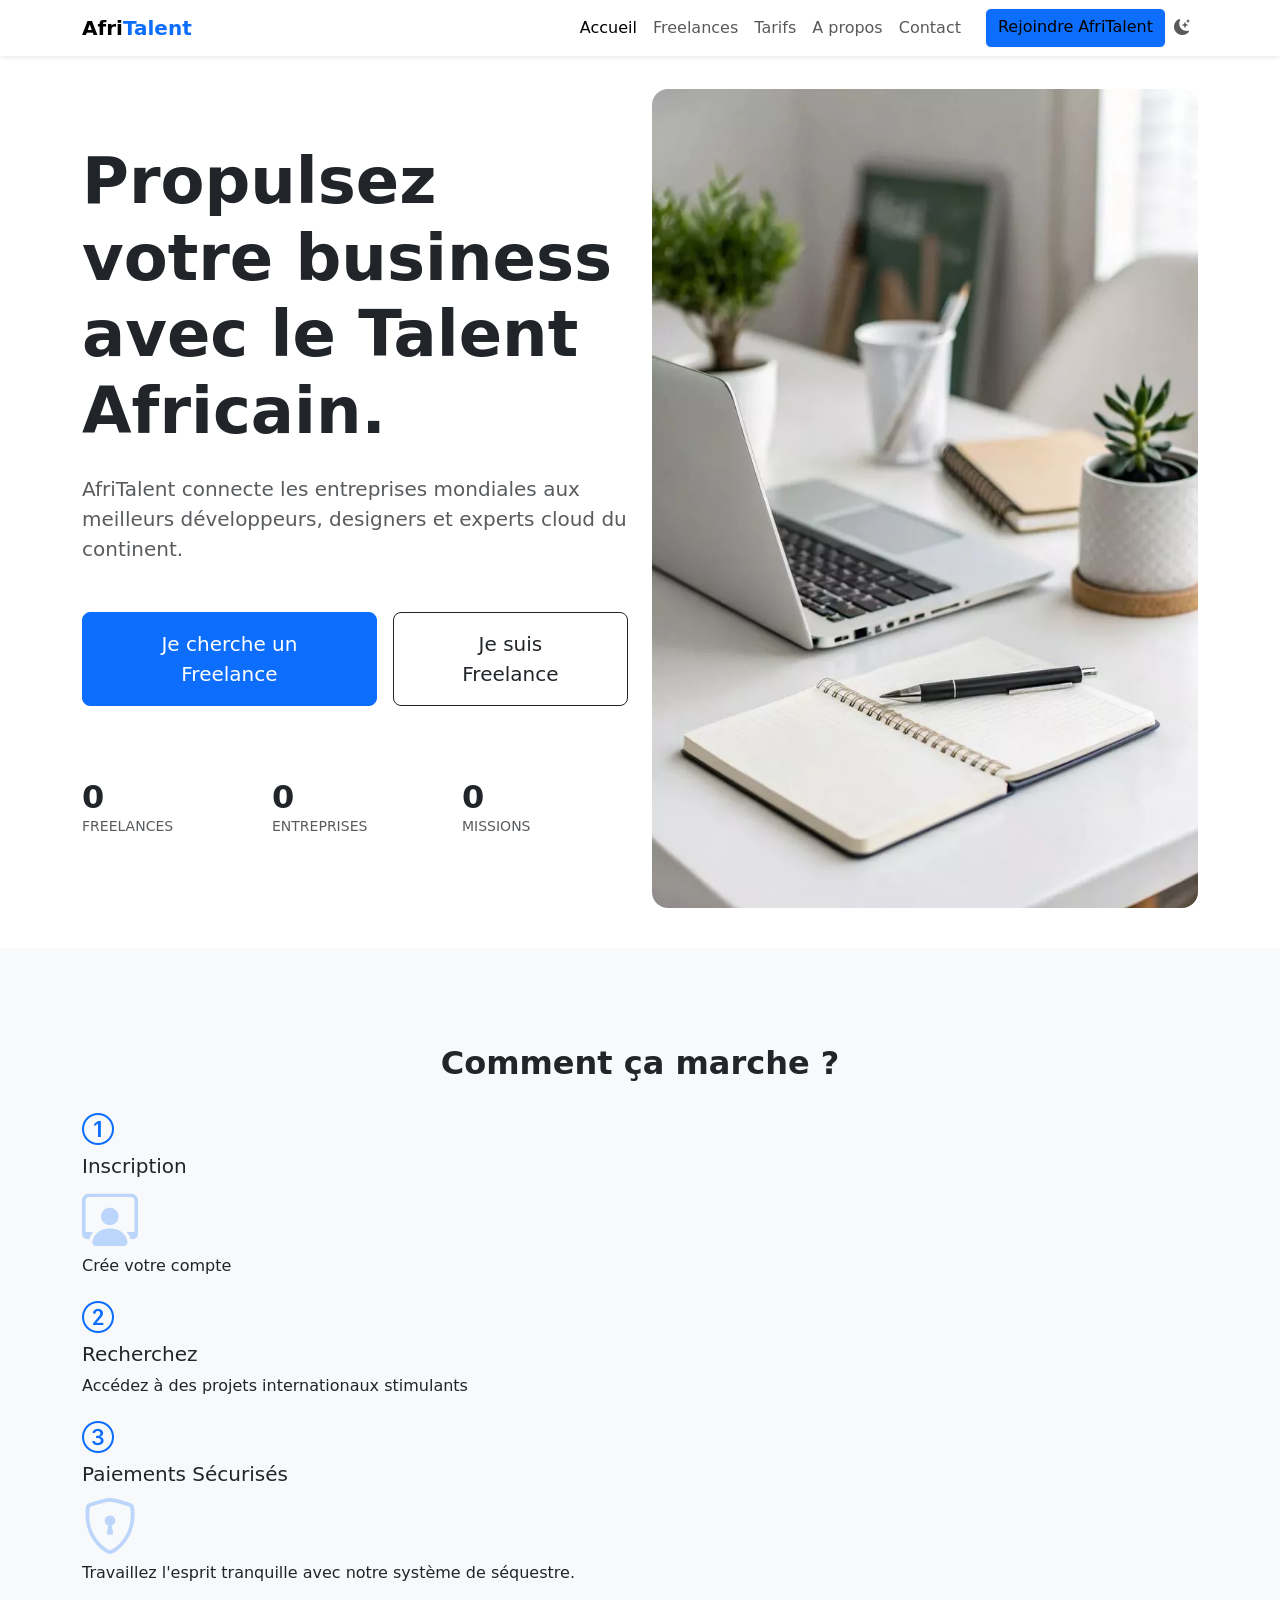
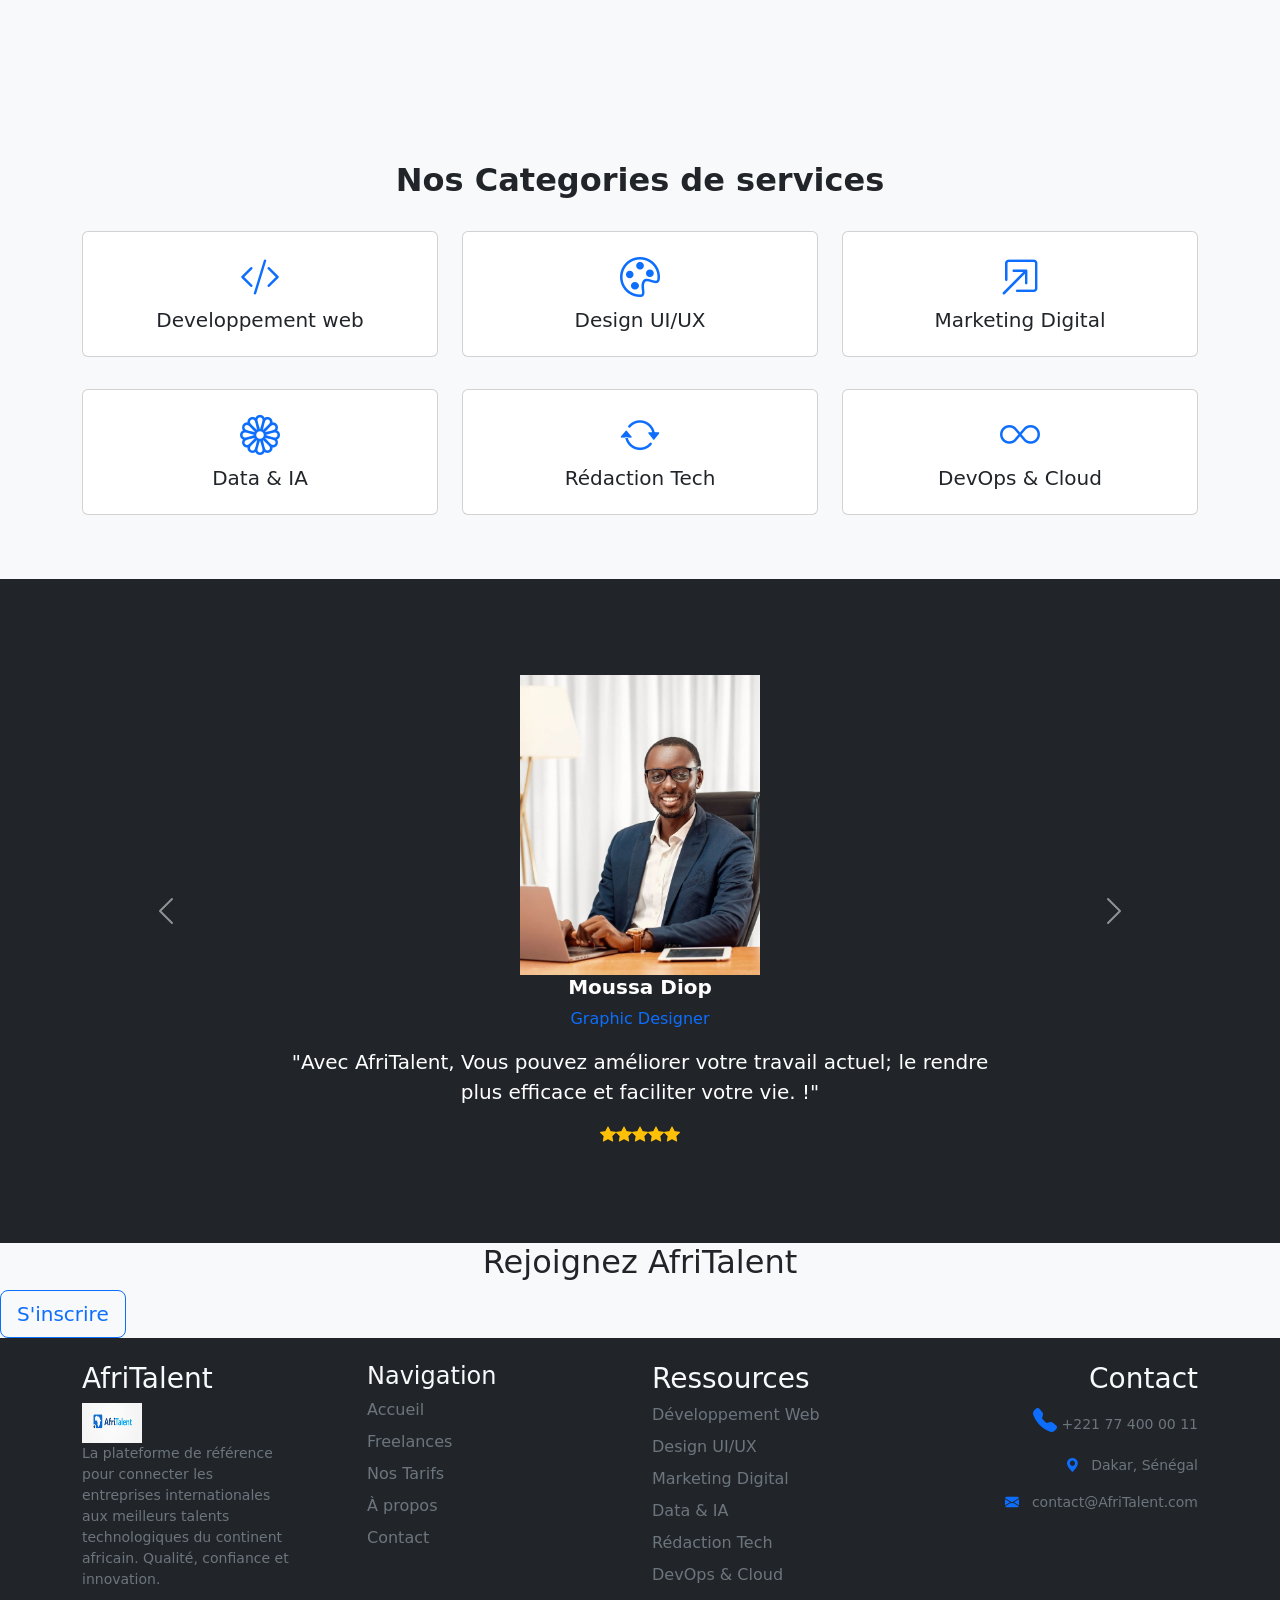
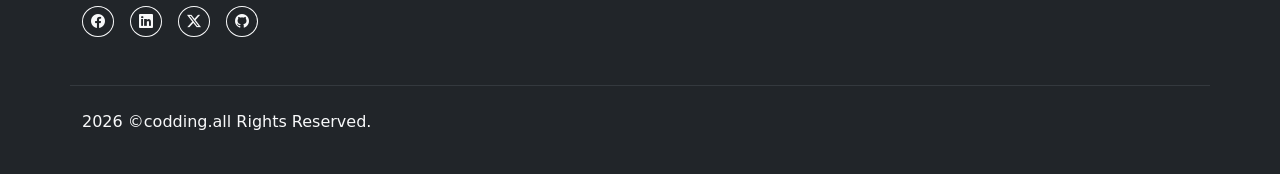
==== index.html @ bb30c63c "HTML : structure complète des 5 pages avec sections et contenu texte" ====
<!DOCTYPE html>
<html lang="fr">

<head>
    <meta charset="UTF-8">
    <meta name="viewport" content="width=device-width, initial-scale=1.0">
    <title>AfriTalent — Accueil</title>
    <!-- Bootstrap 5 via CDN : feuille de style -->
    <link href="https://cdn.jsdelivr.net/npm/bootstrap@5.3.0/dist/css/bootstrap.min.css" rel="stylesheet">
    <!-- icons -->
    <link rel="stylesheet" href="https://cdn.jsdelivr.net/npm/bootstrap-icons@1.11.3/font/bootstrap-icons.css">
    <!-- Votre feuille de style personnelle -->
    <link rel="stylesheet" href="css/style.css">
</head>

<body>
    <header>
        <nav class="navbar navbar-expand-lg fixed-top   bg-white shadow-sm" id="mainNav">
            <div class="container">
                <a class="navbar-brand fw-bold" href="index.html">Afri<span class="text-primary">Talent</span></a>
                <div class="collapse navbar-collapse" id="navMenu">
                    <ul class="navbar-nav ms-auto">
                        <li class="nav-item"><a class="nav-link active" href="index.html">Accueil</a></li>
                        <li class="nav-item"><a class="nav-link " href="freelances.html">Freelances</a></li>
                        <li class="nav-item"><a class="nav-link" href="tarifs.html">Tarifs</a></li>
                        <li class="nav-item"><a class="nav-link" href="about.html">A propos</a></li>
                        <li class="nav-item"><a class="nav-link" href="contact.html">Contact</a></li>
                        <a href="#" class="btn btn-light ms-3 bg-primary">Rejoindre AfriTalent</a>
                        <button class="btn btn-link nav-link" id="darkModeToggle"><i class="bi bi-moon-stars-fill"></i></button>
                    </ul>
                    <div>
                    </div>
                </div>
            </div>
        </nav>
    </header>
    <section class="hero-section ">
        <div class="container mt-5">
            <div class="row align-items-center min-vh-100">
                <div class="col-lg-6 reveal">
                    <h1 class="display-3 fw-bold mb-4">Propulsez votre business avec le Talent Africain.</h1>
                    <p class="lead text-muted mb-5">AfriTalent connecte les entreprises mondiales aux meilleurs
                        développeurs, designers et experts cloud du continent.</p>
                    <div class="d-flex gap-3">
                        <a href="freelances.html" class="btn btn-primary btn-lg px-5 py-3">Je cherche un Freelance</a>
                        <a href="contact.html" class="btn btn-outline-dark btn-lg px-5 py-3">Je suis Freelance</a>
                    </div>
                    <div class="row mt-5 pt-4" id="stats-counter">
                        <div class="col-4">
                            <h2 class="fw-bold mb-0"><span class="counter" data-target="2500">0</span></h2>
                            <p class="small text-muted text-uppercase">Freelances</p>
                        </div>
                        <div class="col-4">
                            <h2 class="fw-bold mb-0"><span class="counter" data-target="800">0</span></h2>
                            <p class="small text-muted text-uppercase">Entreprises</p>
                        </div>
                        <div class="col-4">
                            <h2 class="fw-bold mb-0"><span class="counter" data-target="12000">0</span></h2>
                            <p class="small text-muted text-uppercase">Missions</p>
                        </div>
                    </div>
                </div>
                <div class="col-lg-6 reveal">
                    <img src="image/accueil.webp" class="img-fluid rounded-4 shadow-2xl mt-0" alt="Work">
                </div>
            </div>
        </div>
    </section>
    <!-- comment ca marche -->
    <section class="py-5 bg-light">
        <div class="container py-5">
            <h2 class="text-center mb-4 mt-0 fw-bold">Comment ça marche ?</h2>
            <div class="bento-grid">
                <div class="bento-item item-1 reveal">
                    <i class="bi bi-1-circle fs-2 text-primary"></i>
                    <h5>Inscription</h5>
                    <i class="bi bi-person-workspace display-4 text-primary opacity-25"></i>
                    <p>Crée votre compte</p>
                </div>
                <div class="bento-item item-2 reveal">
                    <i class="bi bi-2-circle fs-2 text-primary"></i>
                    <h5>Recherchez</h5>
                    <p>Accédez à des projets internationaux stimulants</p>
                </div>
                <div class="bento-item item-3 reveal">
                    <i class="bi bi-3-circle fs-2 text-primary"></i>
                    <h5>Paiements Sécurisés</h5>
                    <i class="bi bi-shield-lock display-4 text-primary opacity-25"></i>
                    <p>Travaillez l'esprit tranquille avec notre système de séquestre.</p>
                </div>
            </div>
        </div>
    </section>
    <!-- Categories -->
    <section class="bg-light py-5">
        <div class="container">
            <p>
            <h2 class="text-center md-4 mt-1 fw-bold"> Nos Categories de services</h2>
            </p>
            <div class="row text-center">

                <div class="col-md-4 mb-3 mt-3">
                    <div class="card p-3 category-card">
                        <i class="bi bi-code-slash fs-1 text-primary"></i>
                        <h5> Developpement web</h5>
                    </div>
                </div>
                <div class="col-md-4 mb-3 mt-3">
                    <div class="card p-3 category-card">
                        <i class="bi bi-palette fs-1 text-primary"></i>
                        <h5> Design UI/UX</h5>
                    </div>
                </div>
                <div class="col-md-4 mb-3 mt-3">
                    <div class="card p-3 category-card">
                        <i class="bi bi-box-arrow-in-up-right fs-1 text-primary"></i>
                        <h5> Marketing Digital</h5>
                    </div>
                </div>
                <div class="col-md-4 mb-3 mt-3">
                    <div class="card p-3 category-card">
                        <i class="bi bi-flower1 fs-1 text-primary"></i>
                        <h5> Data & IA</h5>
                    </div>
                </div>
                <div class="col-md-4 mb-3 mt-3">
                    <div class="card p-3 category-card">
                        <i class="bi bi-arrow-repeat fs-1 text-primary"></i>
                        <h5> Rédaction Tech</h5>
                    </div>
                </div>
                <div class="col-md-4 mb-3 mt-3">
                    <div class="card p-3 category-card">
                        <i class="bi bi-infinity fs-1 text-primary"></i>
                        <h5> DevOps & Cloud</h5>
                    </div>
                </div>
            </div>
        </div>
    </section>
    <!-- Temoignages -->
    <section class="py-5 bg-dark text-white">
        <div class="container py-5">
            <div id="testimonialCarousel" class="carousel slide" data-bs-ride="carousel">
                <div class="carousel-inner text-center">
                    <div class="carousel-item active">
                        <img src="image/diop.jpg" height="300vh" shadow-lg alt="User">
                        <h5 class="fw-bold">Moussa Diop</h5>
                        <p class="text-primary">Graphic Designer</p>
                        <p class="lead italic mx-auto" style="max-width: 700px;">"Avec AfriTalent, Vous pouvez améliorer
                            votre travail actuel; le rendre plus efficace et faciliter votre vie. !"</p>
                        <div class="text-warning"><i class="bi bi-star-fill"></i><i class="bi bi-star-fill"></i><i
                                class="bi bi-star-fill"></i><i class="bi bi-star-fill"></i><i
                                class="bi bi-star-fill"></i></div>
                    </div>
                    <div class="carousel-item">
                        <img src="image/Thiane.jpg" height="300vh" alt="User">
                        <h5 class="fw-bold">Sado Ndiaye</h5>
                        <p class="text-primary">Redactrice Technique</p>
                        <p class="lead italic mx-auto" style="max-width: 700px;">"AfriTalent m'a permis de trouver des
                            Missions passionnantes en redaction de documentation d'API.C'est la plateforme ideal pour
                            valoriser ses capacites"</p>
                        <div class="text-warning"><i class="bi bi-star-fill"></i><i class="bi bi-star-fill"></i><i
                                class="bi bi-star-fill"></i><i class="bi bi-star-fill"></i><i
                                class="bi bi-star-fill"></i></div>
                    </div>

                    <div class="carousel-item">
                        <img src="image/as.jpg" height="300vh" width="300px" alt="User">
                        <h5 class="fw-bold">Moustapha Dieng</h5>
                        <p class="text-primary">UI/UX Designer Freelance</p>
                        <p class="lead italic mx-auto" style="max-width: 700px;">"J’ai perdu pas mal de temps avant
                            d’apprendre à connaître AfriTalent. Quiconque venait me voir, je le dirigeais directement
                            vers AfriTalent ; Commence par là."</p>
                        <div class="text-warning"><i class="bi bi-star-fill"></i><i class="bi bi-star-fill"></i><i
                                class="bi bi-star-fill"></i><i class="bi bi-star-fill"></i><i
                                class="bi bi-star-fill"></i></div>
                    </div>
                </div>
                <button class="carousel-control-prev" type="button" data-bs-target="#testimonialCarousel"
                    data-bs-slide="prev">
                    <span class="carousel-control-prev-icon "></span>
                </button>
                <button class="carousel-control-next" type="button" data-bs-target="#testimonialCarousel"
                    data-bs-slide="next">
                    <span class="carousel-control-next-icon "></span>
                </button>
            </div>
        </div>
    </section>
    <section class="CTA bg-light align-items-center">
        <h2 class="text-center">Rejoignez AfriTalent</h2>
        <a href="contact.html" class="btn btn-outline-primary btn-lg ">S'inscrire</a>
    </section>
    </main>
    <!-- footer -->
    <footer class="bg-dark text-light py-4">
        <div class="container">
            <div class="row">
                <div class="col col-lg-3">
                    <h3>AfriTalent</h3>
                    <img src="image/logo.jpeg" alt="" width="60px" height="40px">
                    <p class="text-secondary small pe-lg-5">
                        La plateforme de référence pour connecter les entreprises internationales aux meilleurs talents
                        technologiques du continent africain. Qualité, confiance et innovation.
                    </p>
                    <div class="d-flex gap-3 mt-3 mb-4">
                        <a href="#" class="btn btn-outline-light btn-sm rounded-circle"><i
                                class="bi bi-facebook"></i></a>
                        <a href="#" class="btn btn-outline-light btn-sm rounded-circle"><i
                                class="bi bi-linkedin"></i></a>
                        <a href="#" class="btn btn-outline-light btn-sm rounded-circle"><i
                                class="bi bi-twitter-x"></i></a>
                        <a href="#" class="btn btn-outline-light btn-sm rounded-circle"><i class="bi bi-github"></i></a>
                    </div>
                </div>
                <div class="col">
                    <h4>Navigation</h4>
                    <ul class="list-unstyled footer-links">
                        <li class="mb-2"><a href="index.html" class="text-secondary text-decoration-none">Accueil</a>
                        </li>
                        <li class="mb-2"><a href="freelances.html"
                                class="text-secondary text-decoration-none">Freelances</a></li>
                        <li class="mb-2"><a href="tarifs.html" class="text-secondary text-decoration-none">Nos
                                Tarifs</a></li>
                        <li class="mb-2"><a href="about.html" class="text-secondary text-decoration-none">À propos</a>
                        </li>
                        <li class="mb-2"><a href="contact.html" class="text-secondary text-decoration-none">Contact</a>
                        </li>
                    </ul>

                </div>
                <div class="col">
                    <h3>Ressources</h3>
                    <ul class="list-unstyled footer-links">
                        <li class="mb-2"><a href="#" class="text-secondary text-decoration-none">Développement Web</a>
                        </li>
                        <li class="mb-2"><a href="#" class="text-secondary text-decoration-none">Design UI/UX</a></li>
                        <li class="mb-2"><a href="#" class="text-secondary text-decoration-none">Marketing Digital</a>
                        </li>
                        <li class="mb-2"><a href="#" class="text-secondary text-decoration-none">Data & IA</a></li>
                        <li class="mb-2"><a href="#" class="text-secondary text-decoration-none">Rédaction Tech</a></li>
                        <li class="mb-2"><a href="#" class="text-secondary text-decoration-none">DevOps & Cloud</a></li>
                    </ul>
                </div>
                <div class="col col-lg-3 text-lg-end">
                    <h3>Contact</h3>
                    <p class="text-secondary small"><i class="bi bi-telephone-fill text-primary fs-4"></i> +221 77 400
                        00 11</p>
                    <p class="text-secondary small "><i class="bi bi-geo-alt-fill text-primary me-2"></i> Dakar, Sénégal
                    </p>
                    <p class="text-secondary small "><i class="bi bi-envelope-fill text-primary me-2"></i>
                        contact@AfriTalent.com</p>
                </div>
                <hr class="my-4 border-secondary">
                <div>
                    <p>2026 &copy;codding.all Rights Reserved.</p>
                </div>
            </div>
        </div>
        </footter>
        <!-- Le contenu de la page sera ajoute ici  -->
        <!-- Bootstrap 5 via CDN : script JavaScript -->
        <script src="https://cdn.jsdelivr.net/npm/bootstrap@5.3.0/dist/js/bootstrap.bundle.min.js"></script>
        <!-- Votre script JavaScript -->
        <script src="js/main.js"></script>
</body>

</html>
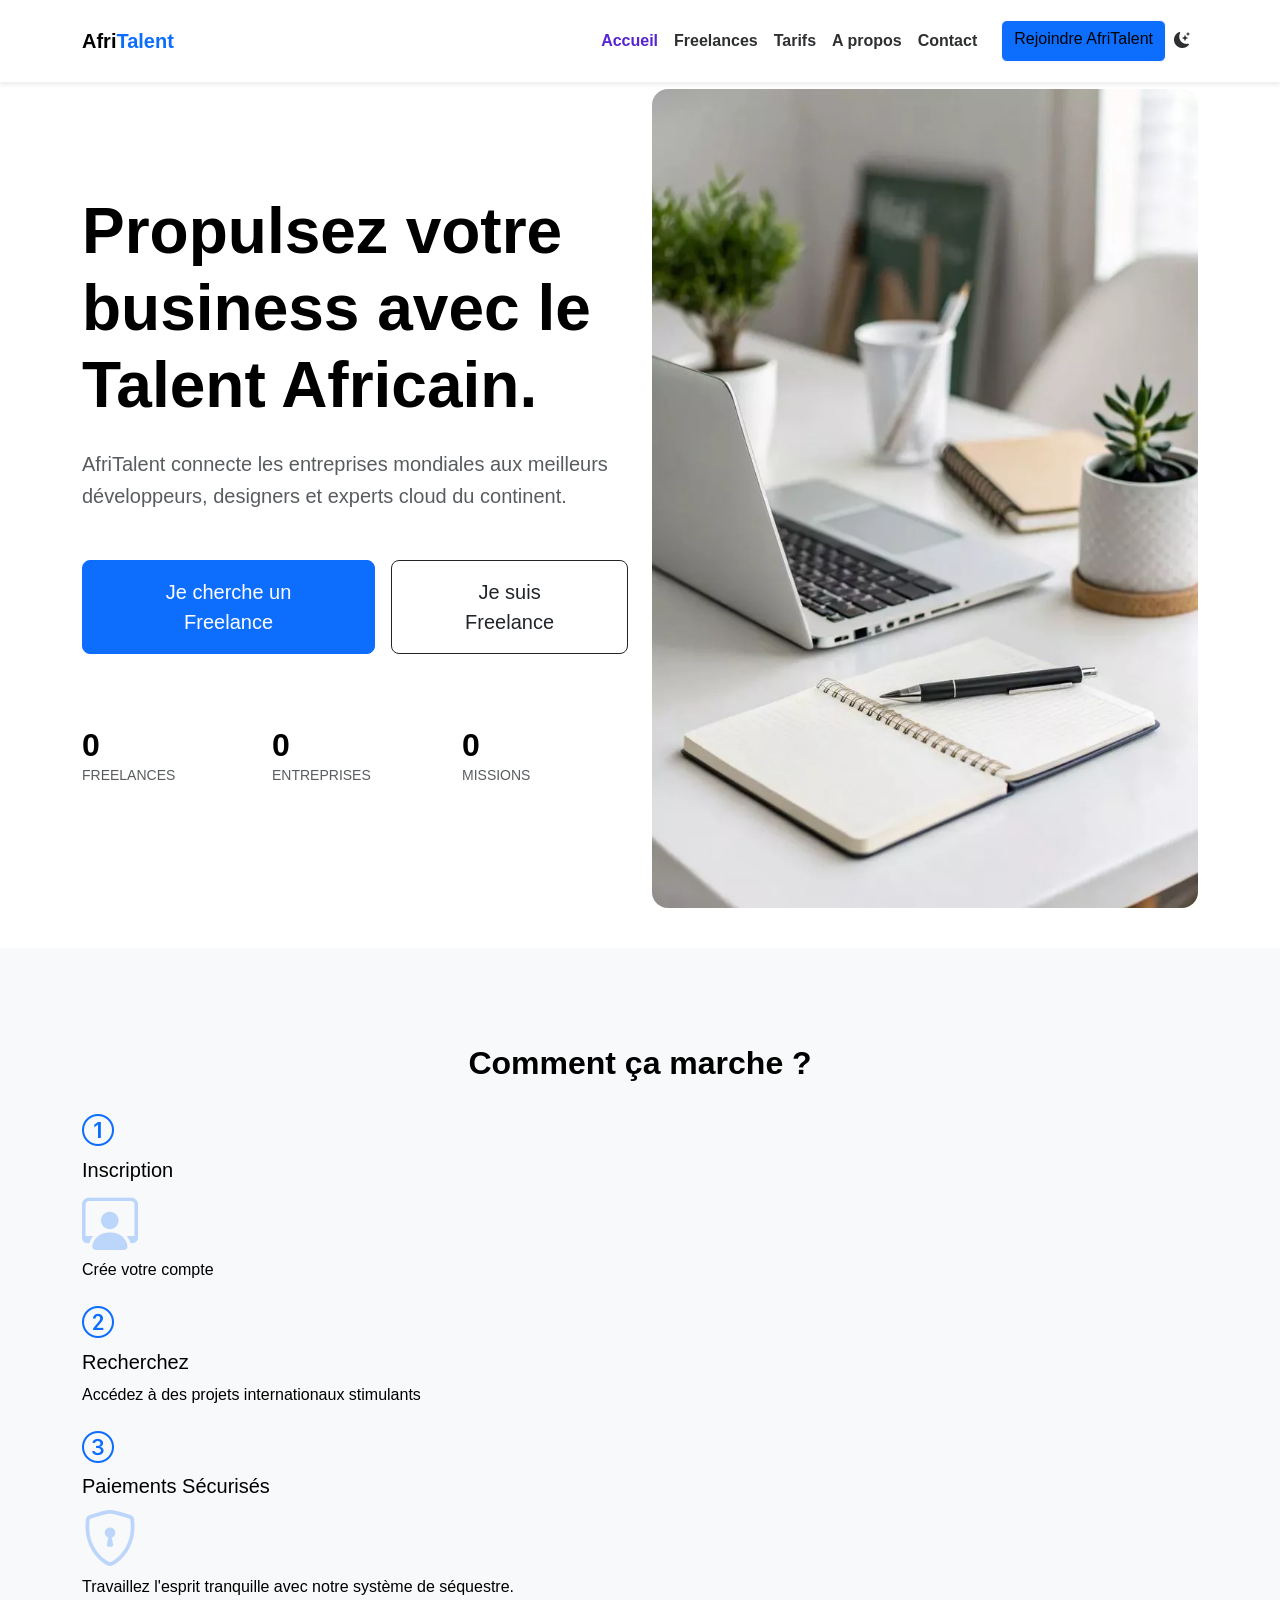
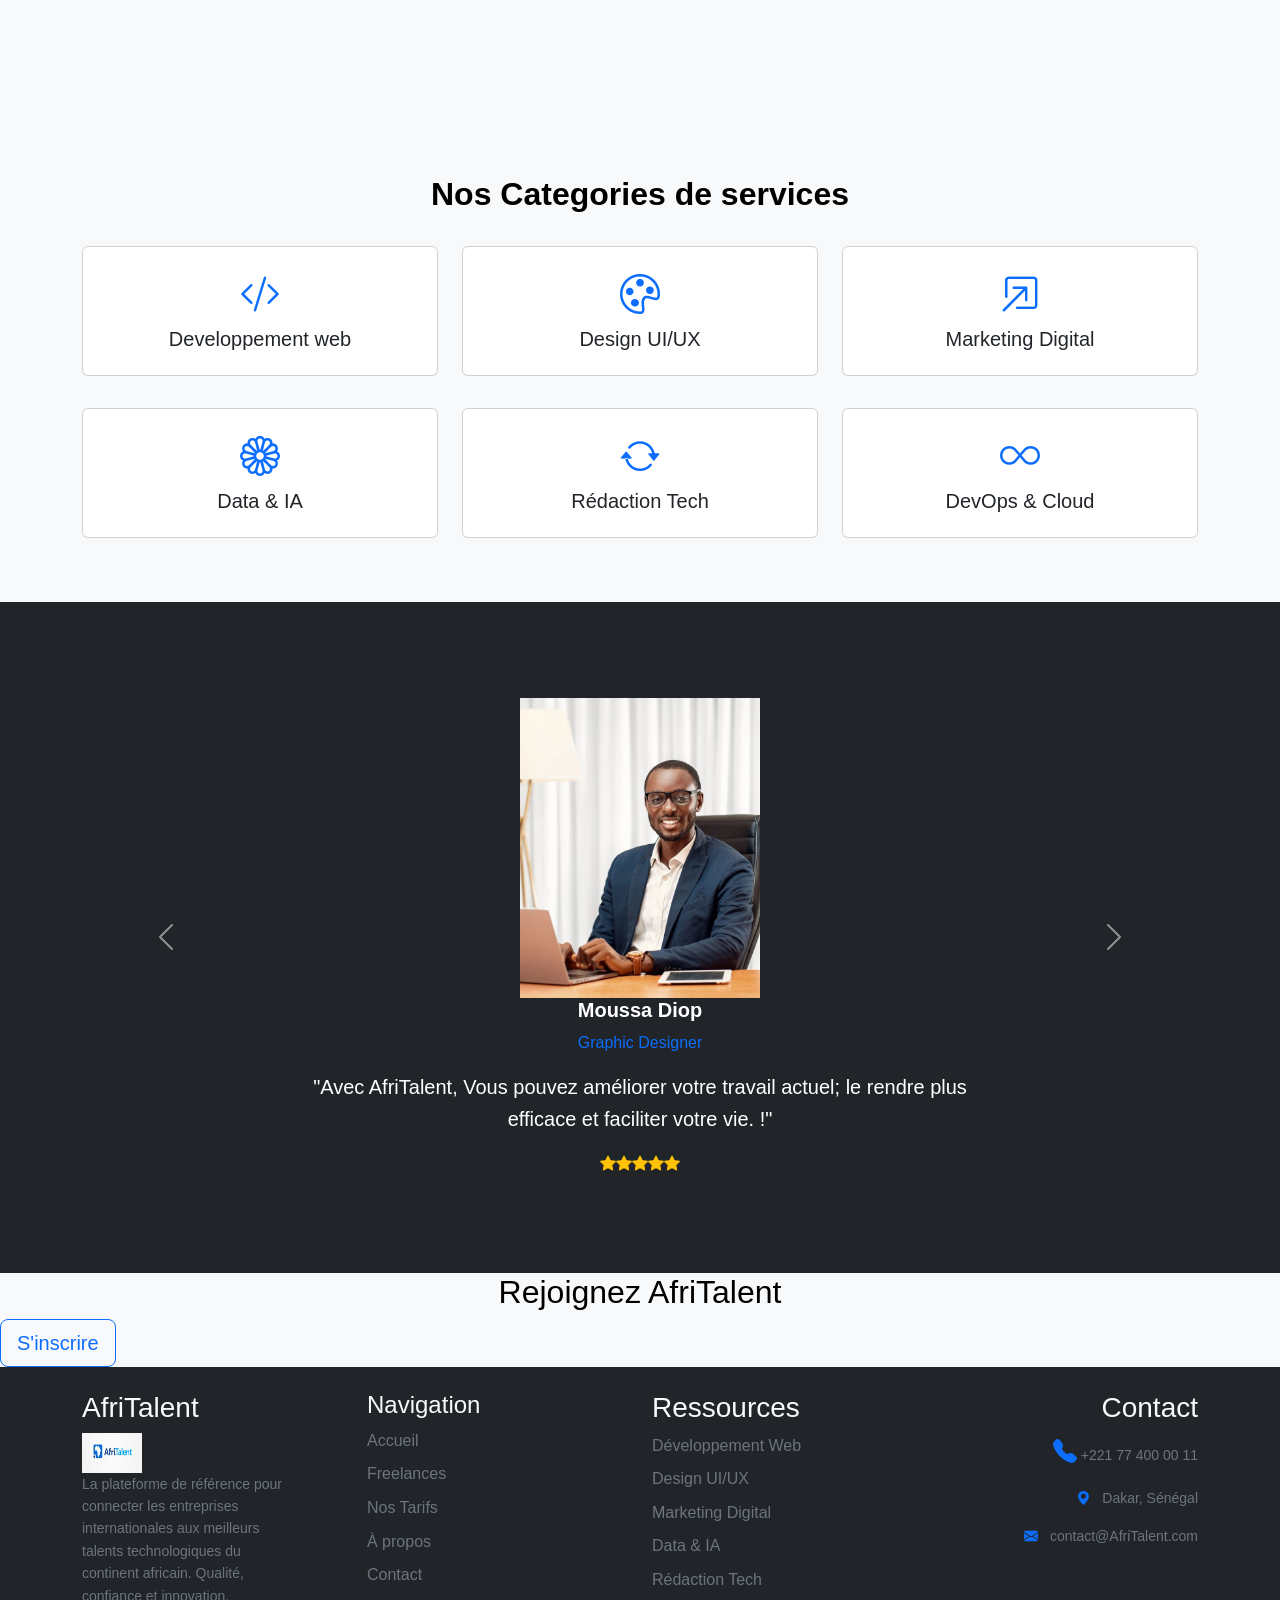
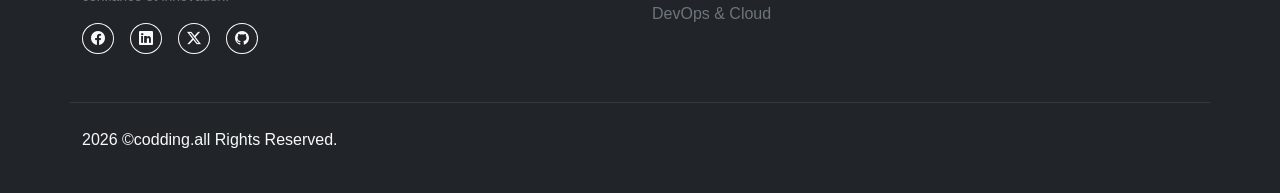
==== commit 5230b1fd: "CSS : variables, typographie, layout général et styles de base" ====
--- a/index.html
+++ b/index.html
@@ -164,7 +164,7 @@
                                 class="bi bi-star-fill"></i><i class="bi bi-star-fill"></i><i
                                 class="bi bi-star-fill"></i></div>
                     </div>
-
+                    
                     <div class="carousel-item">
                         <img src="image/as.jpg" height="300vh" width="300px" alt="User">
                         <h5 class="fw-bold">Moustapha Dieng</h5>
--- a/css/style.css
+++ b/css/style.css
@@ -0,0 +1,64 @@
+*{
+   margin: 0;
+   padding: 0;
+   box-sizing: border-box;
+}
+:root{
+   --primary: #5624d0;        
+   --accent: #cef53d;        
+   --dark-bg: #1c1d1f;
+   --light-bg: #f7f9fa;
+   --white: #ffffff;
+   --text-main: #2d2f31;
+   --transition-smooth: all 0.4s cubic-bezier(0.165, 0.84, 0.44, 1);
+}
+@import url('https://fonts.googleapis.com/css2?family=Poppins:wght@300;400;600&display=swap');
+@import url('https://fonts.googleapis.com/css2?family=Roboto:wght@300;400;700&display=swap');
+body{
+   font-family: 'Roboto',sans-serif;
+   background-color: var(--light-color);
+   color: var(--text-color);
+   line-height: 1.6;
+   margin: 0;
+   overflow-x: hidden;
+}
+h1,h2,h3{
+   font-family:'Poppins',sans-serif;
+}
+p{
+   font-size: 16px;
+
+}
+html{
+   scroll-behavior: smooth;
+}
+/* .nav-link.active, .nav-link:hover {
+    color: var(--primary) !important;
+} */
+.section-padding { padding: 100px 0; }
+
+/* ==========================================================================
+   NAVBAR DYNAMIQUE
+   ========================================================================== */
+.navbar {
+    background-color: var(--white);
+    border-bottom: 1px solid rgba(0,0,0,0.05);
+    padding: 20px 0;
+    transition: var(--transition-smooth);
+}
+
+.navbar.scrolled {
+    padding: 10px 0;
+    background-color: rgba(255, 255, 255, 0.95);
+    backdrop-filter: blur(10px);
+    box-shadow: 0 10px 30px rgba(0,0,0,0.05);
+}
+
+.nav-link {
+    font-weight: 600;
+    color: var(--text-main) !important;
+}
+
+.nav-link.active, .nav-link:hover {
+    color: var(--primary) !important;
+}
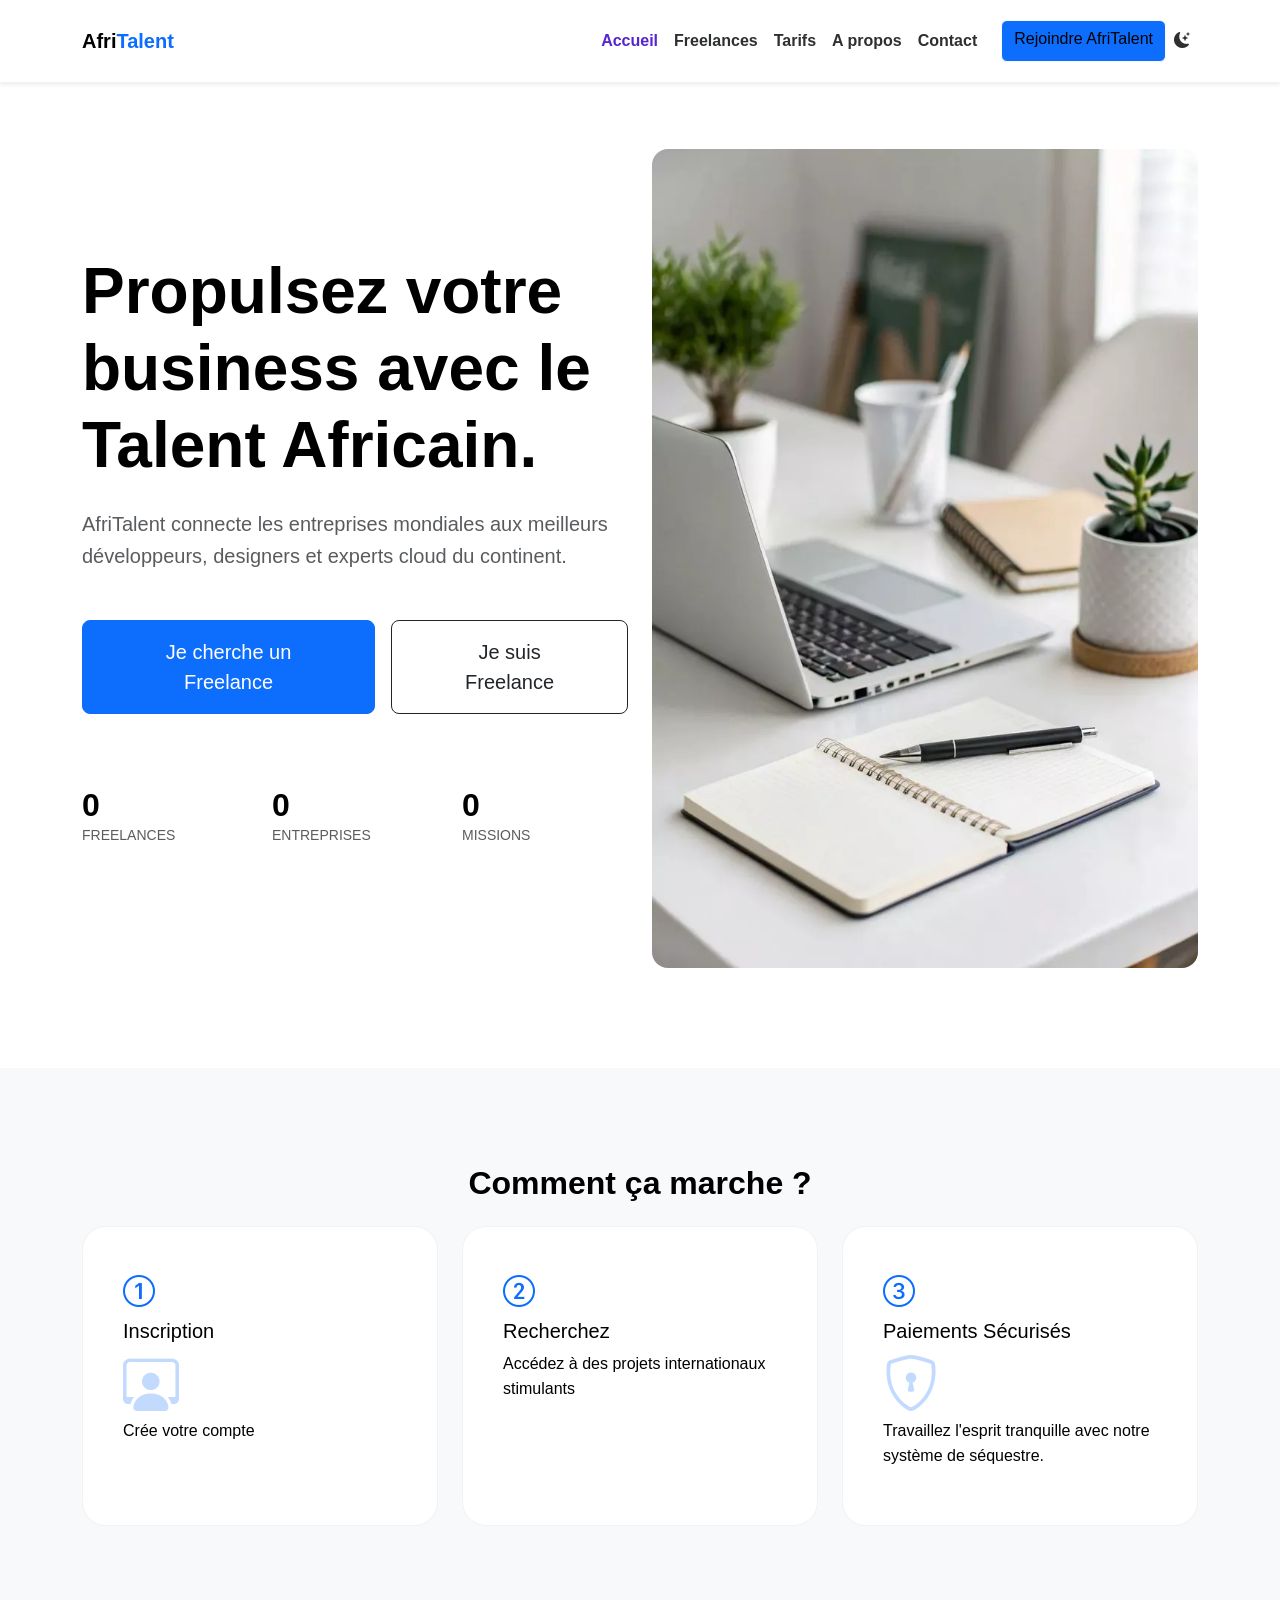
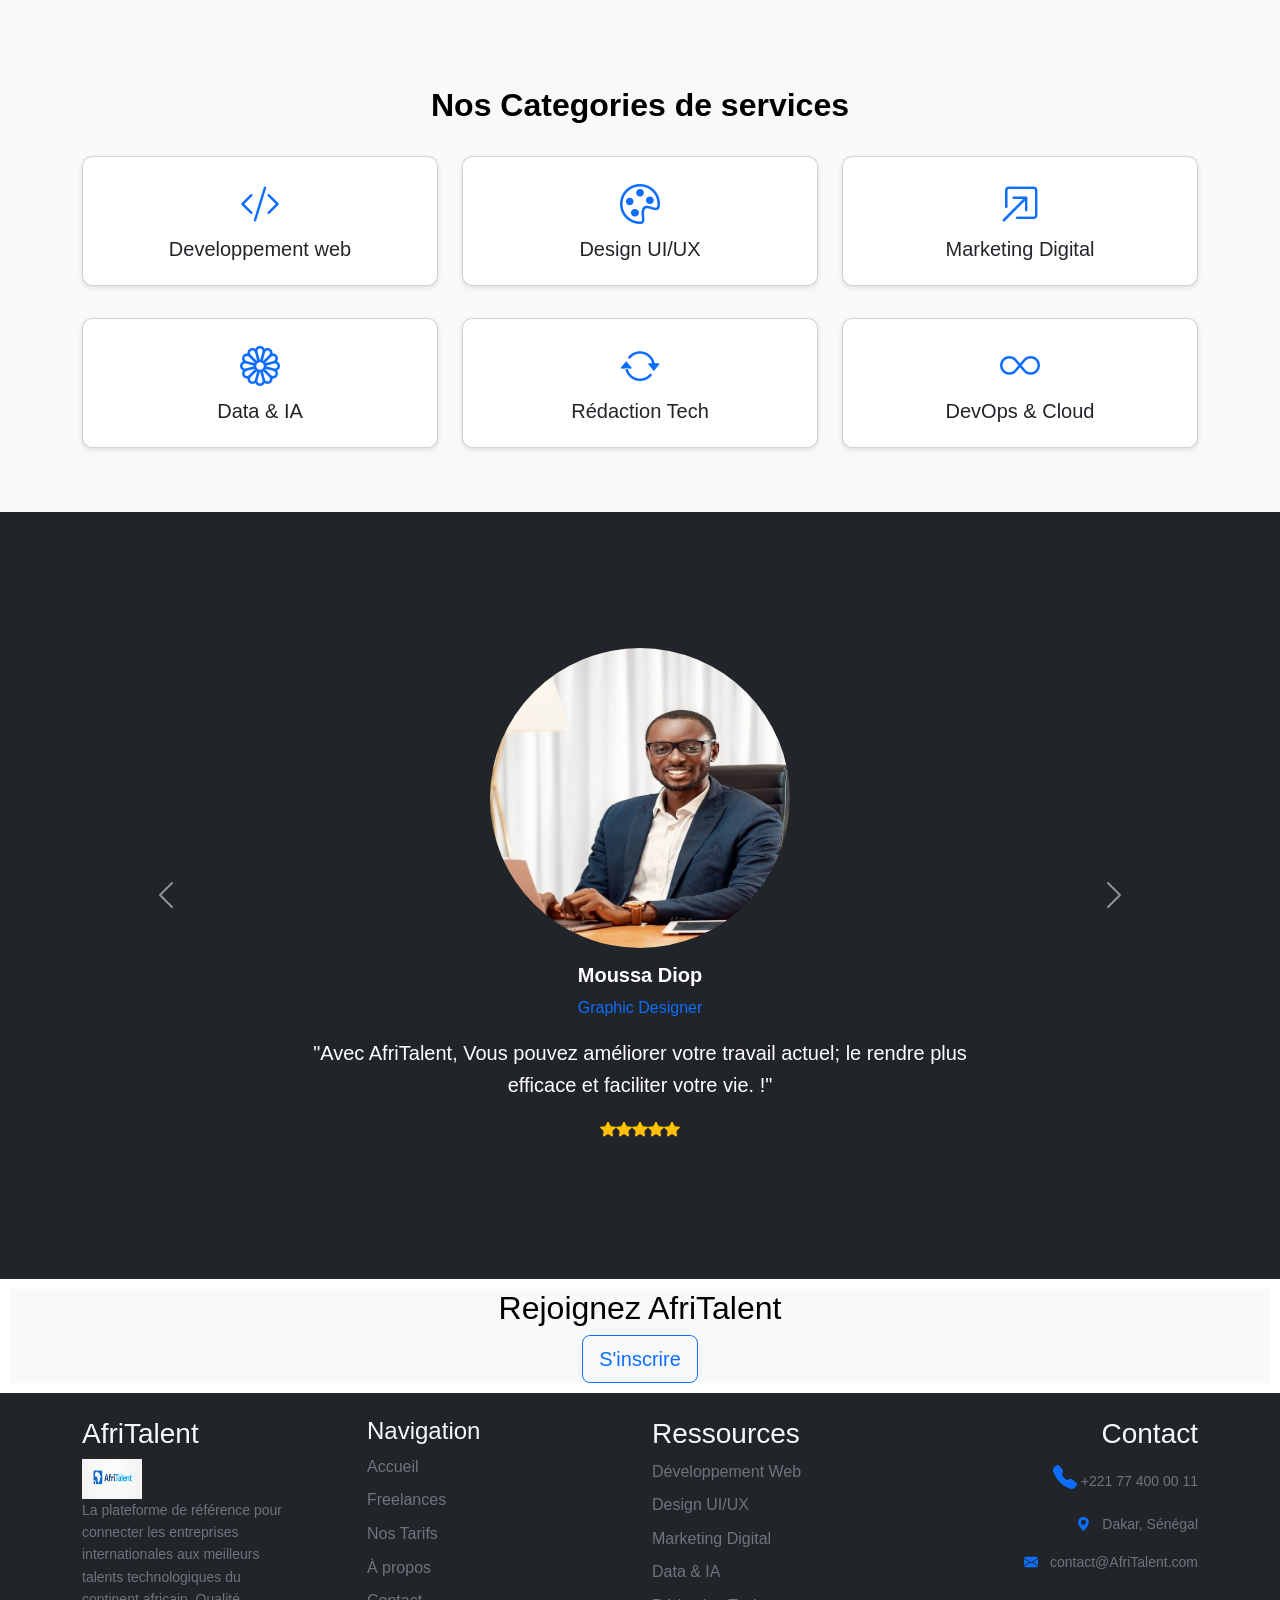
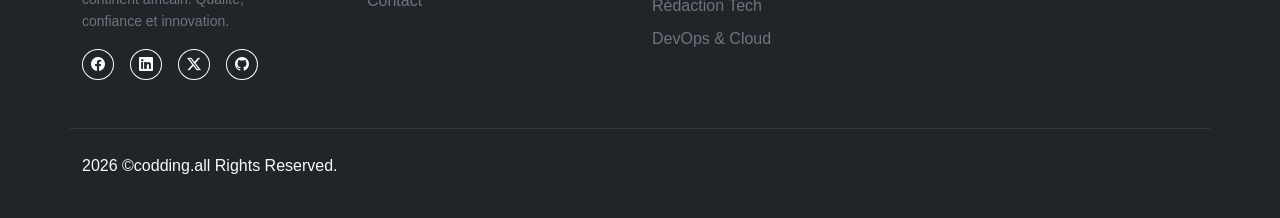
==== commit a6ccde1a: "CSS : Bento Grid, sections hero et catégories, effets hover" ====
--- a/index.html
+++ b/index.html
@@ -61,7 +61,7 @@
                     </div>
                 </div>
                 <div class="col-lg-6 reveal">
-                    <img src="image/accueil.webp" class="img-fluid rounded-4 shadow-2xl mt-0" alt="Work">
+                    <img src="image/accueil.webp" class="img-fluid rounded-4 shadow-2xl mt-0 " alt="Work">
                 </div>
             </div>
         </div>
--- a/css/style.css
+++ b/css/style.css
@@ -62,3 +62,61 @@
 .nav-link.active, .nav-link:hover {
     color: var(--primary) !important;
 }
+
+.hero-section{
+   display: grid;
+   padding: 60px;
+}
+
+.bento-grid {
+    display: grid;
+    grid-template-columns: repeat(3, 1fr);
+    grid-auto-rows: minmax(200px, auto);
+    gap: 24px;
+   
+}
+.bento-item {
+    background: var(--white);
+    padding: 40px;
+    border-radius: 24px;
+    border: 1px solid rgba(0,0,0,0.05);
+    transition: var(--transition-smooth);
+    position: relative;
+    overflow: hidden;
+}
+.bento-item:hover {
+    transform: translateY(-10px);
+    box-shadow: 0 20px 40px rgba(0,0,0,0.08);
+}
+
+
+.card {
+  background: white;
+  padding: 20px;
+  border-radius: 10px;
+  transition: all 0.3s ease;
+  box-shadow: 0 2px 5px rgba(0,0,0,0.1);
+}
+
+.card:hover {
+  transform: translateY(-10px) scale(1.03);
+  box-shadow: 0 10px 20px rgba(0,0,0,0.2);
+}
+.carousel-item {
+  text-align: center;
+  padding: 40px;
+  
+}
+
+.carousel-item img {
+  width: 300px;
+  height: 300px;
+  border-radius: 50%;
+  margin-bottom: 15px;
+  
+}
+.CTA {
+   text-align: center;
+    margin: 10px;
+    background-color: #3498db;
+}
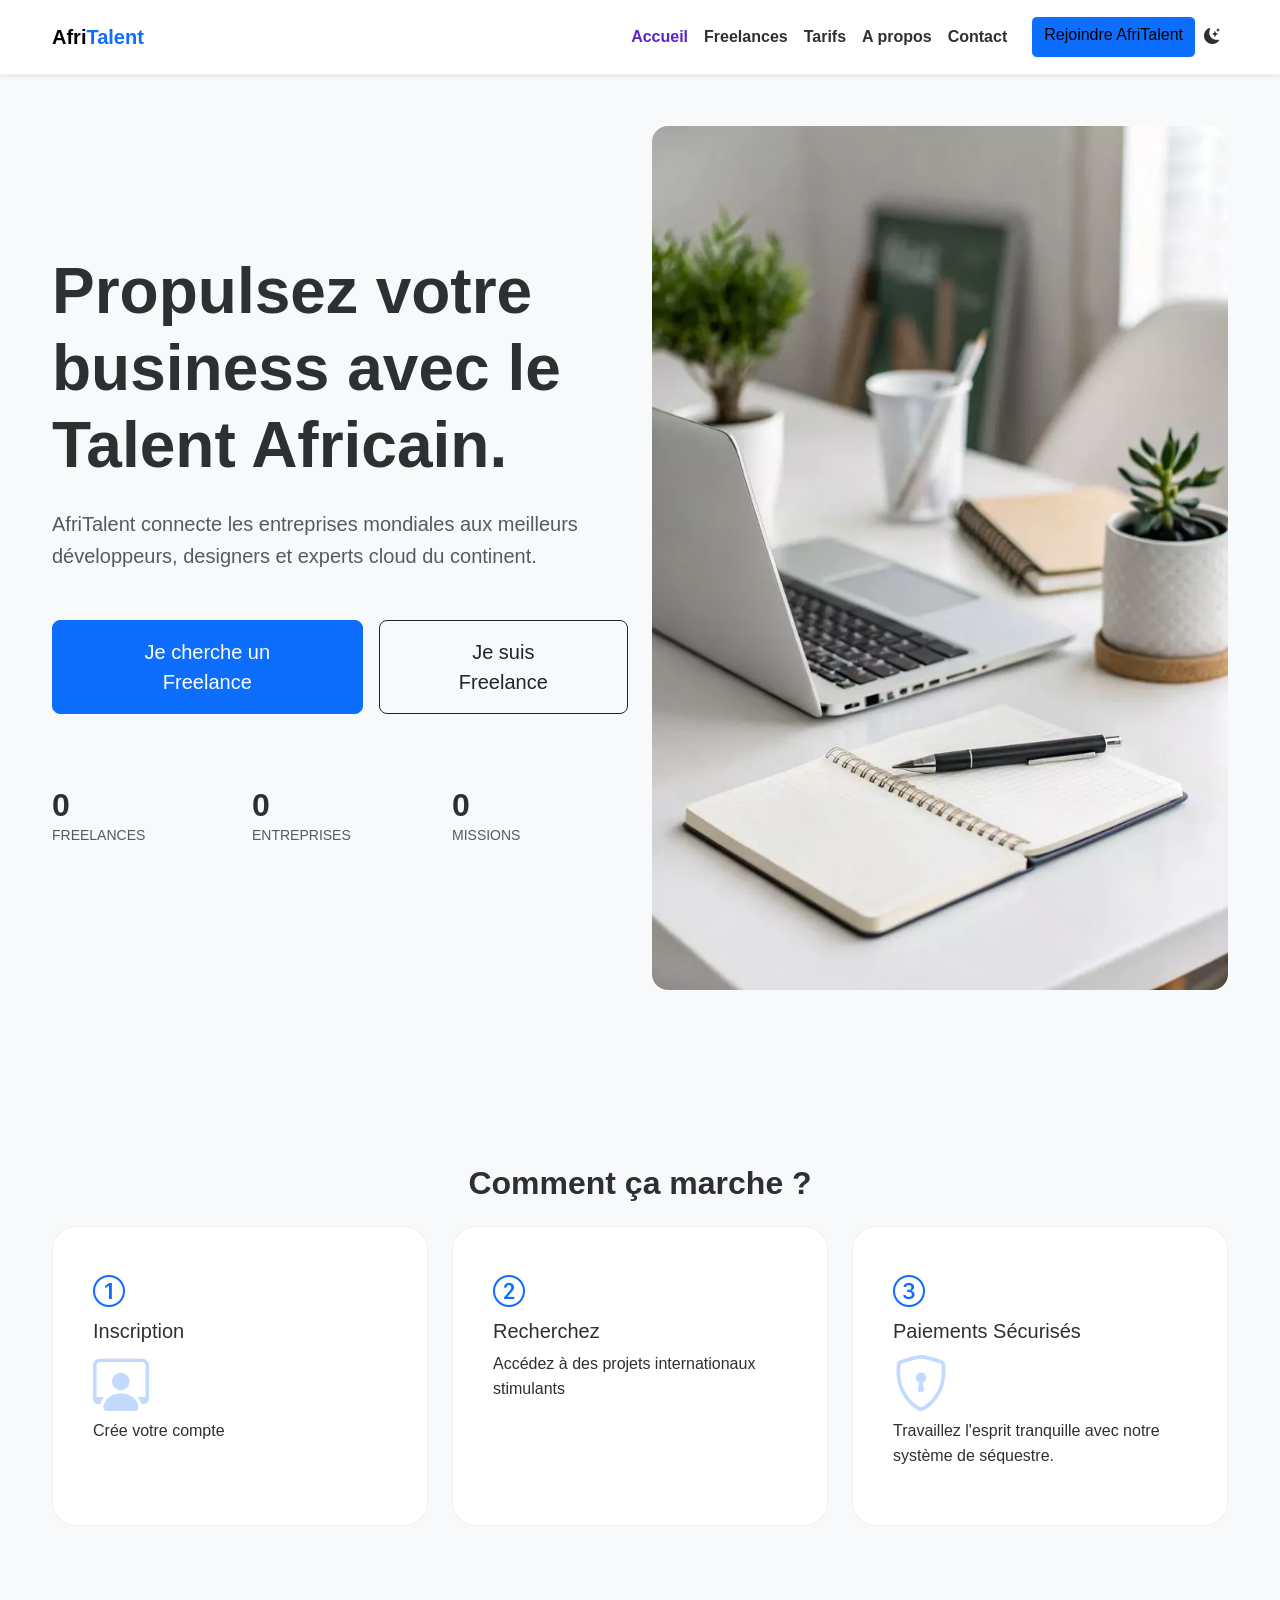
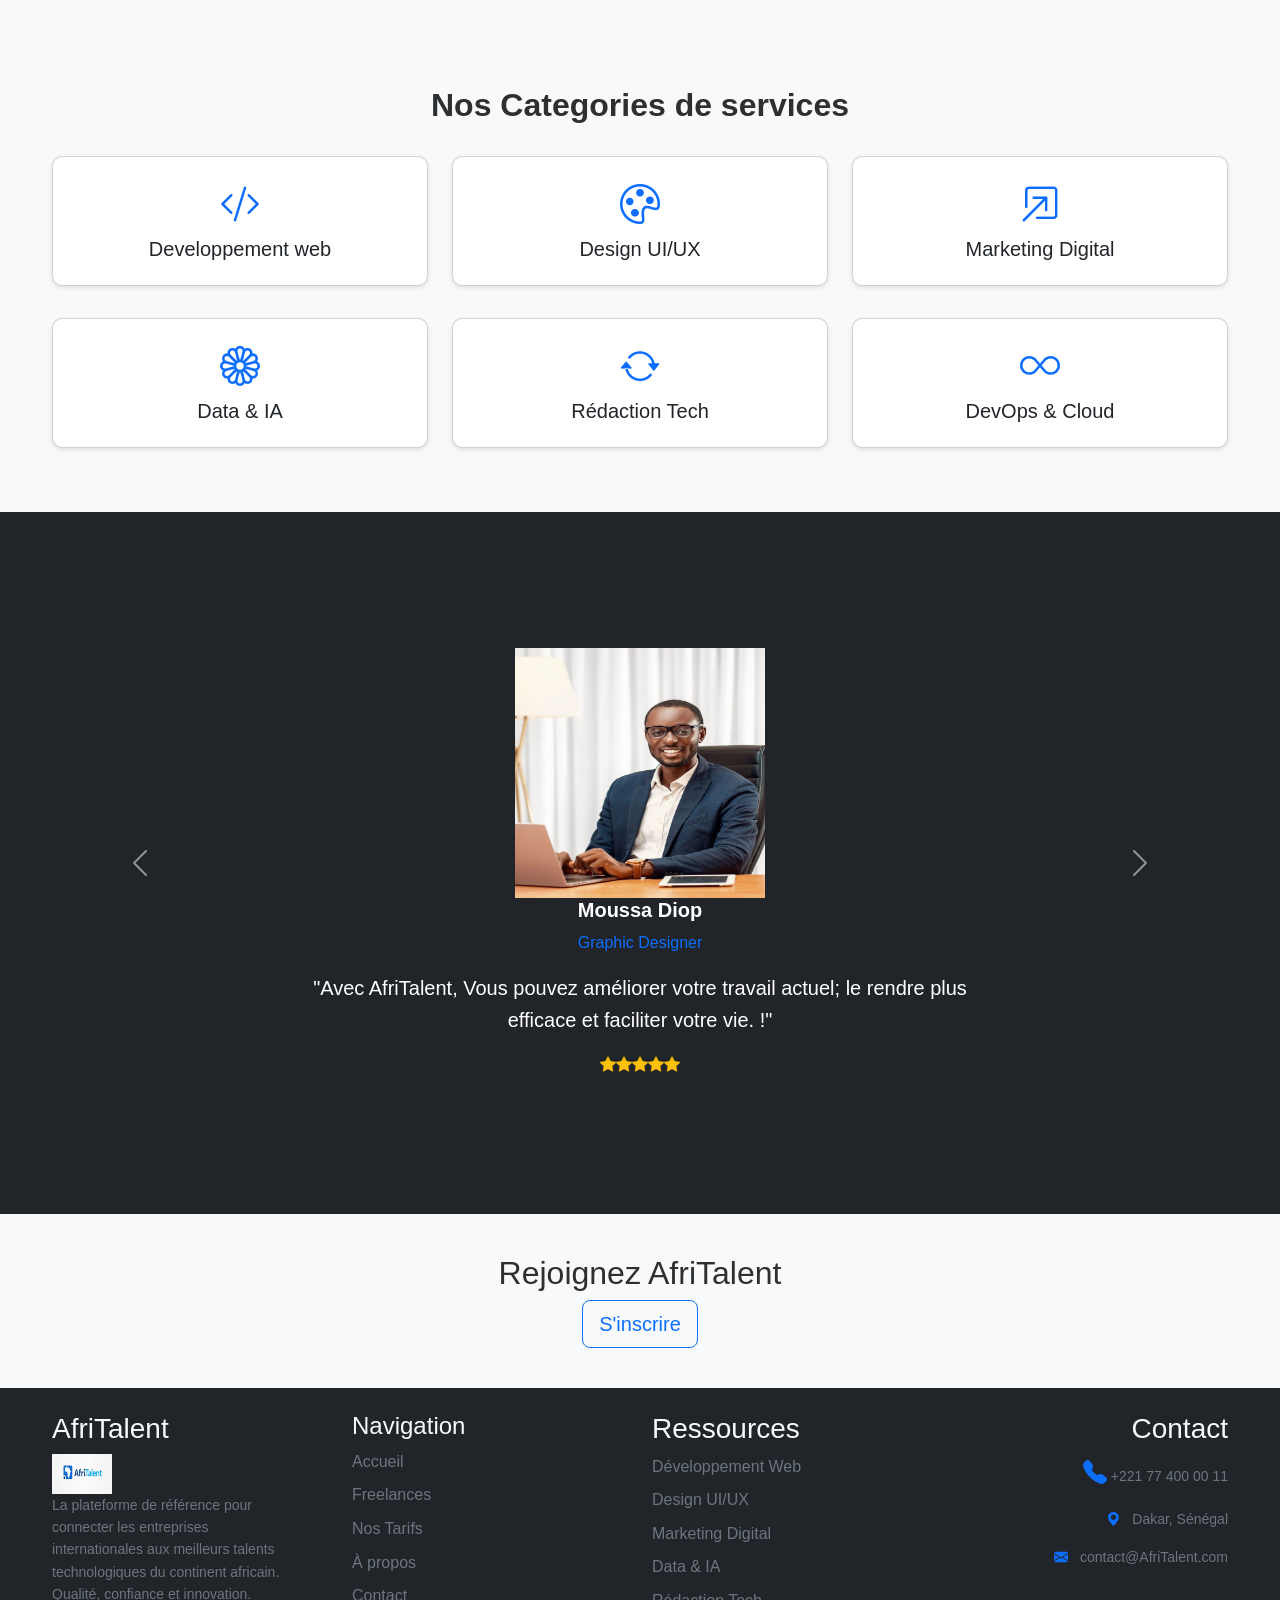
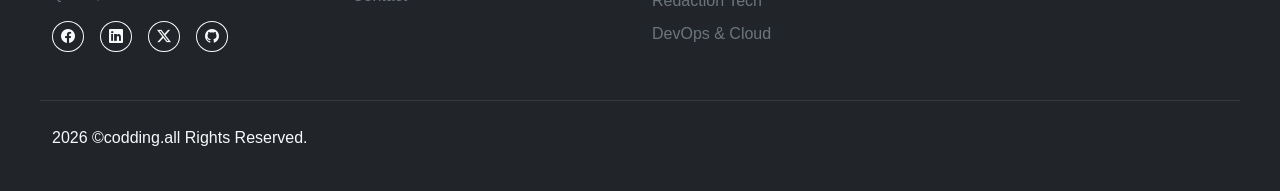
==== commit eeb910da: "CSS : responsive design mobile et tablette, media queries" ====
--- a/index.html
+++ b/index.html
@@ -17,7 +17,10 @@
     <header>
         <nav class="navbar navbar-expand-lg fixed-top   bg-white shadow-sm" id="mainNav">
             <div class="container">
-                <a class="navbar-brand fw-bold" href="index.html">Afri<span class="text-primary">Talent</span></a>
+            <a class="navbar-brand fw-bold" href="index.html">Afri<span class="text-primary">Talent</span></a>
+                <button class="navbar-toggler" type="button" data-bs-toggle="collapse" data-bs-target="#navMenu">
+                    <i class="bi bi-list"></i>
+                </button>
                 <div class="collapse navbar-collapse" id="navMenu">
                     <ul class="navbar-nav ms-auto">
                         <li class="nav-item"><a class="nav-link active" href="index.html">Accueil</a></li>
@@ -61,7 +64,7 @@
                     </div>
                 </div>
                 <div class="col-lg-6 reveal">
-                    <img src="image/accueil.webp" class="img-fluid rounded-4 shadow-2xl mt-0 " alt="Work">
+                    <img src="image/accueil.webp"  class="img-fluid rounded-4 shadow-2xl mt-0 " alt="Work">
                 </div>
             </div>
         </div>
--- a/css/style.css
+++ b/css/style.css
@@ -16,12 +16,17 @@
 @import url('https://fonts.googleapis.com/css2?family=Roboto:wght@300;400;700&display=swap');
 body{
    font-family: 'Roboto',sans-serif;
-   background-color: var(--light-color);
-   color: var(--text-color);
+   background-color: var(--light-bg);
+   color: var(--text-main);
    line-height: 1.6;
    margin: 0;
    overflow-x: hidden;
 }
+
+html, body{
+    overflow-x: hidden;
+}
+
 h1,h2,h3{
    font-family:'Poppins',sans-serif;
 }
@@ -35,8 +40,12 @@
 /* .nav-link.active, .nav-link:hover {
     color: var(--primary) !important;
 } */
-.section-padding { padding: 100px 0; }
-
+.section-padding { 
+    padding: 100px 0; 
+}
+.section{
+    position: relative;
+}
 /* ==========================================================================
    NAVBAR DYNAMIQUE
    ========================================================================== */
@@ -63,18 +72,19 @@
     color: var(--primary) !important;
 }
 
+
+
+
 .hero-section{
-   display: grid;
-   padding: 60px;
+   padding: 60px 0;
 }
 
 .bento-grid {
     display: grid;
     grid-template-columns: repeat(3, 1fr);
-    grid-auto-rows: minmax(200px, auto);
     gap: 24px;
-   
 }
+
 .bento-item {
     background: var(--white);
     padding: 40px;
@@ -109,14 +119,72 @@
 }
 
 .carousel-item img {
-  width: 300px;
-  height: 300px;
-  border-radius: 50%;
-  margin-bottom: 15px;
-  
+  width: 150px;
+  height: 150px;
 }
-.CTA {
+
+@media(min-width:768px){
+  .carousel-item img {
+    width: 250px;
+    height: 250px;
+  }
+}
+.img{
+    box-shadow: #6f7376;
+    width: 70%;
+    border-radius: 10%;
+}
+
+.CTA{
+   display: flex;
+   flex-direction: column;
+   align-items: center;
+   justify-content: center;
+   padding: 40px;
    text-align: center;
-    margin: 10px;
-    background-color: #3498db;
-}+}
+
+.container{
+    width: 100%;
+    max-width: 1200px;
+    margin: auto;
+}
+
+@media(max-width:375px){
+    body{
+        font-size:14px ;
+    }
+    .hero{
+        flex-direction: column;
+    }
+    .navbar{
+        flex-direction: column;
+    }
+    .card{
+        margin-bottom: 15px;
+    #ggg{
+        font-size: 14px;
+    }
+}
+}
+
+@media(max-width:768px){
+    .hero{
+        flex-direction: column;
+    }
+    .bento-grid{
+        display: grid;
+        grid-template-columns:1fr 1fr ;
+        gap: 20px;
+    }
+}
+@media(min-width:1200px){
+    .bento-grid{
+        grid-template-columns: repeat(3, 1fr );
+    }
+}
+
+.navbar{
+    padding: 1rem;
+    transition: all 0.3s ease;
+}
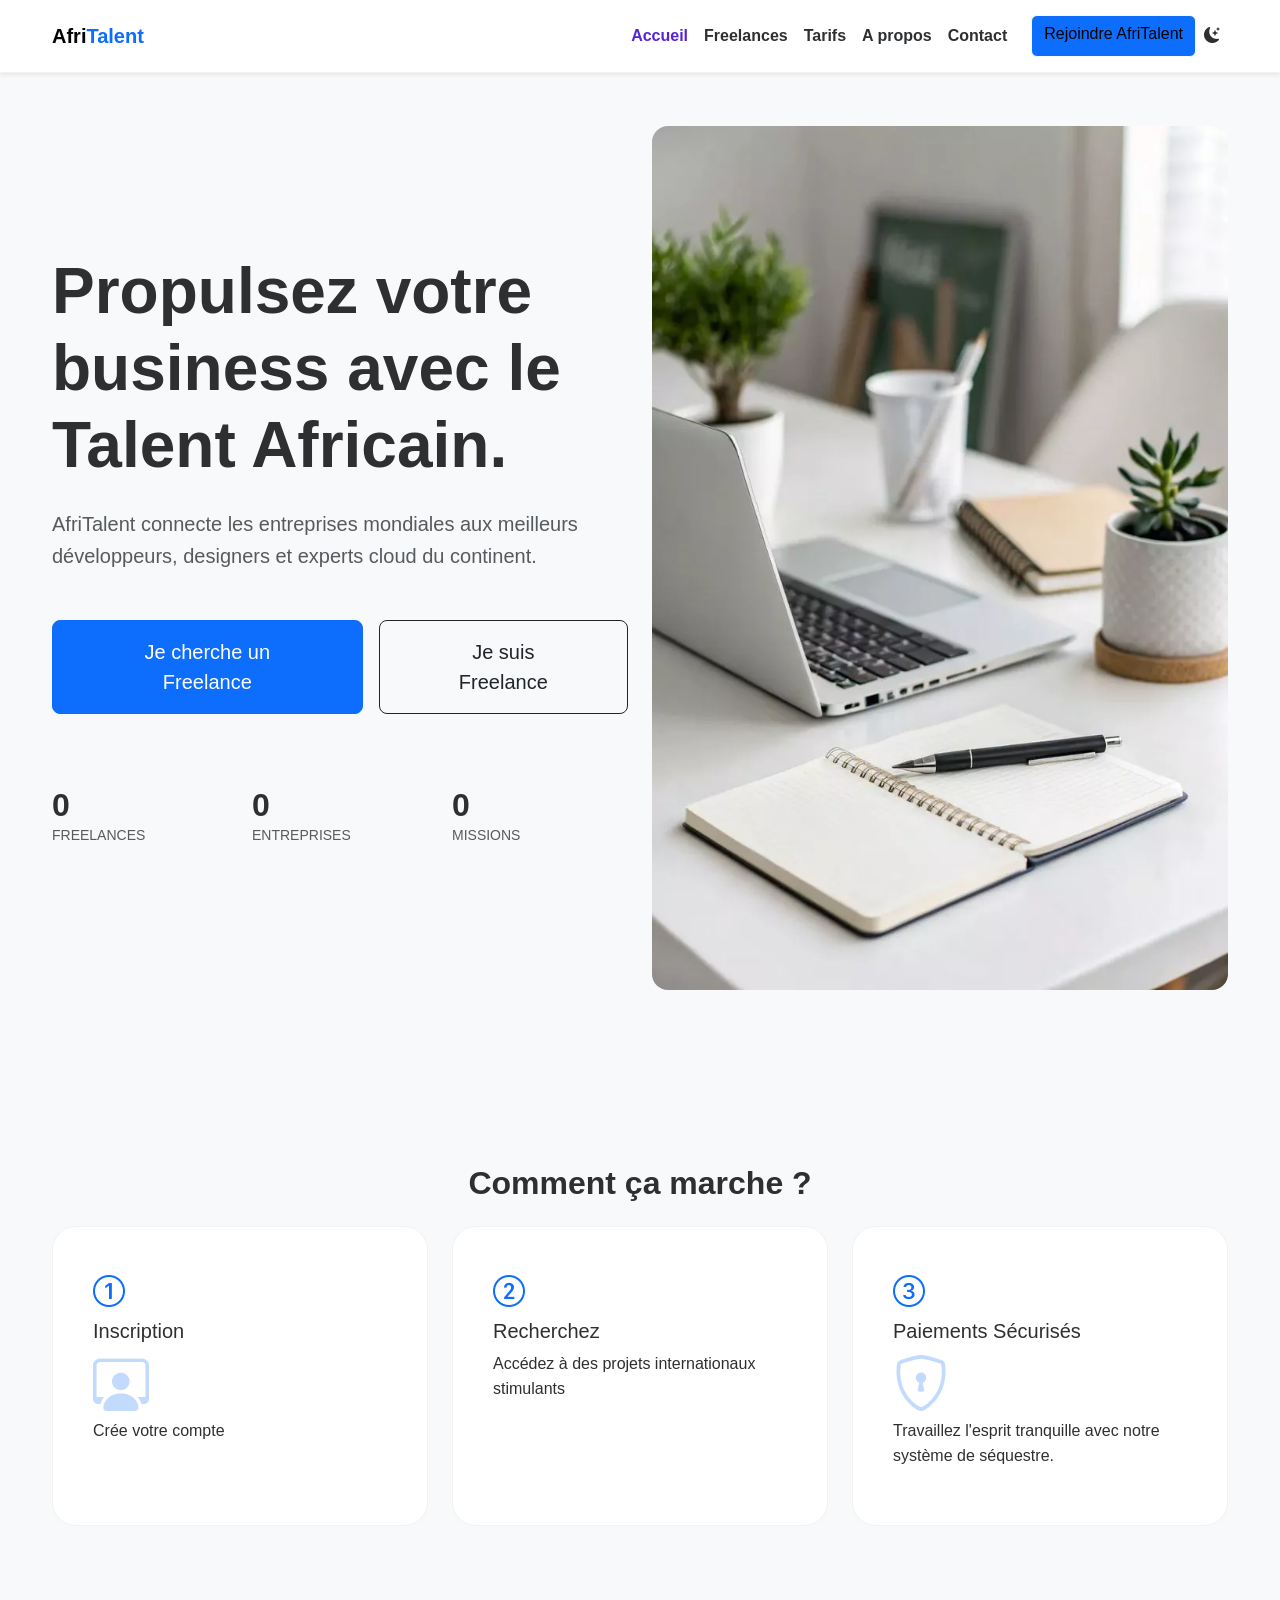
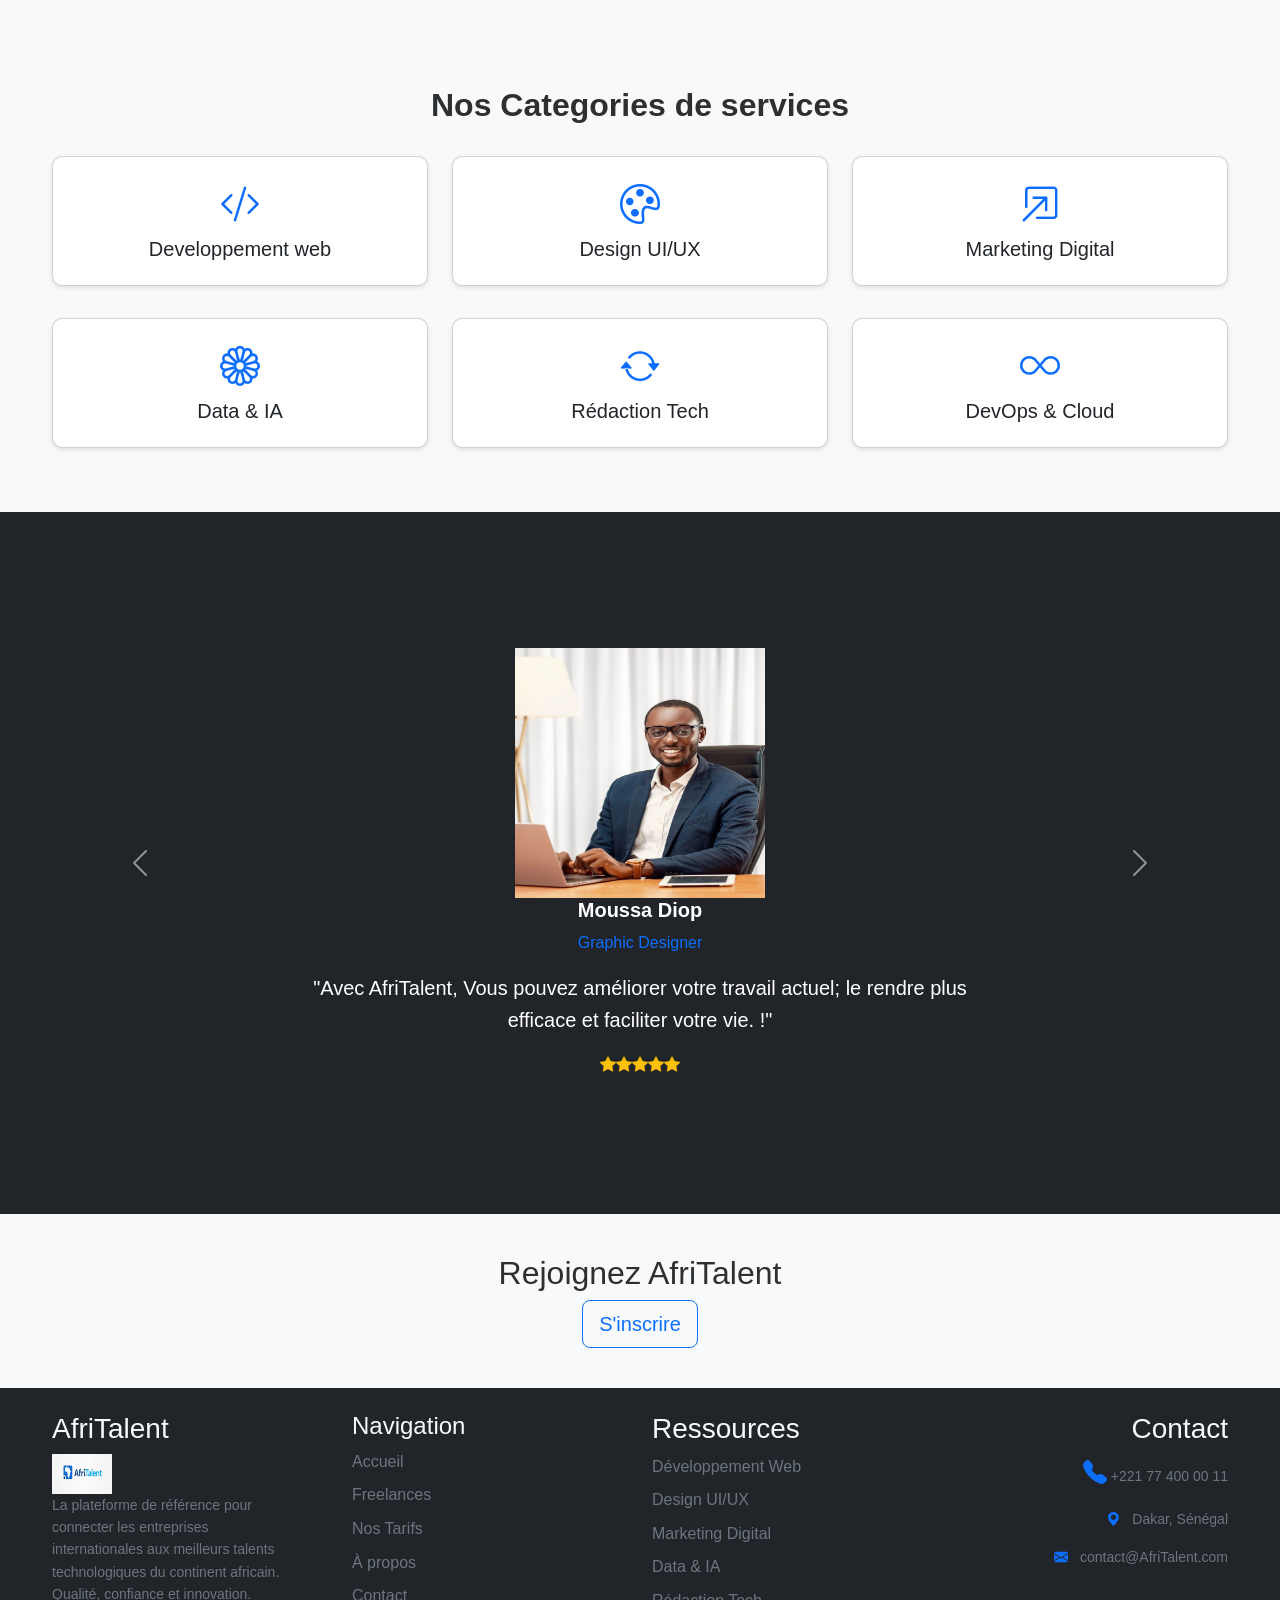
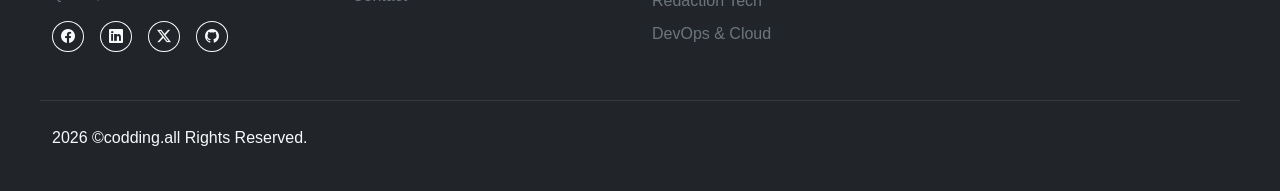
==== commit c8b5636a: "JS : dark mode avec localStorage, navbar dynamique au scroll" ====
--- a/index.html
+++ b/index.html
@@ -262,6 +262,8 @@
             </div>
         </div>
         </footter>
+            <button id="backToTop" class="btn btn-primary rounded-circle shadow"><i class="bi bi-arrow-up"></i></button>
+
         <!-- Le contenu de la page sera ajoute ici  -->
         <!-- Bootstrap 5 via CDN : script JavaScript -->
         <script src="https://cdn.jsdelivr.net/npm/bootstrap@5.3.0/dist/js/bootstrap.bundle.min.js"></script>
--- a/css/style.css
+++ b/css/style.css
@@ -27,6 +27,92 @@
     overflow-x: hidden;
 }
 
+body.dark-mode {
+    background-color: #0b0b0b;
+    color: var(--white);
+}
+
+
+body.dark-mode .navbar, 
+body.dark-mode .bento-item, 
+body.dark-mode .card,
+body.dark-mode .accordion-item {
+    background-color: #1a1a1a;
+    border-color: #333;
+    color: var(--white);
+}
+/* Navbar en dark mode */
+body.dark-mode .navbar {
+    background-color: #121212 !important;
+}
+
+/* Liens normaux (PAS les boutons) */
+body.dark-mode .navbar .nav-link:not(.btn) {
+    color: #fff !important;
+}
+
+/* Bouton principal */
+body.dark-mode .btn-primary {
+    background-color: #0d6efd !important;
+    border-color: #0d6efd !important;
+    color: #fff !important;
+}
+
+/* Bouton toggle (lune/soleil) */
+body.dark-mode #darkModeToggle {
+    color: #fff !important;
+}
+
+body.dark-mode .bg-light { background-color: #121212 !important; }
+body.dark-mode .text-muted { color: #aaa !important; }
+body.dark-mode .nav-link { color: var(--white) !important; }
+
+/* ==============================================================
+La navbar qui change de style au scroll (fond, ombre, effet shrink)
+=================================================================
+*/
+/* Navbar normale */
+#mainNav {
+    transition: all 0.3s ease;
+    padding: 15px 0;
+}
+
+/* Navbar quand on scroll */
+#mainNav.scrolled {
+    background-color: #ffffff !important;
+    padding: 8px 0;
+    box-shadow: 0 4px 20px rgba(0,0,0,0.1);
+}
+
+/* Texte en mode scroll */
+#mainNav.scrolled .nav-link {
+    color: #000 !important;
+}
+
+/* Logo shrink */
+#mainNav.scrolled .navbar-brand {
+    font-size: 1.3rem;
+}
+
+body.dark-mode #mainNav.scrolled {
+    background-color: #121212 !important;
+    box-shadow: 0 4px 20px rgba(0,0,0,0.6);
+}
+
+body.dark-mode #mainNav.scrolled .nav-link:not(.btn) {
+    color: #fff !important;
+}
+
+#mainNav {
+    background-color: gray;
+}
+
+
+
+
+
+
+
 h1,h2,h3{
    font-family:'Poppins',sans-serif;
 }
@@ -46,6 +132,7 @@
 .section{
     position: relative;
 }
+
 /* ==========================================================================
    NAVBAR DYNAMIQUE
    ========================================================================== */
@@ -150,6 +237,7 @@
     margin: auto;
 }
 
+
 @media(max-width:375px){
     body{
         font-size:14px ;
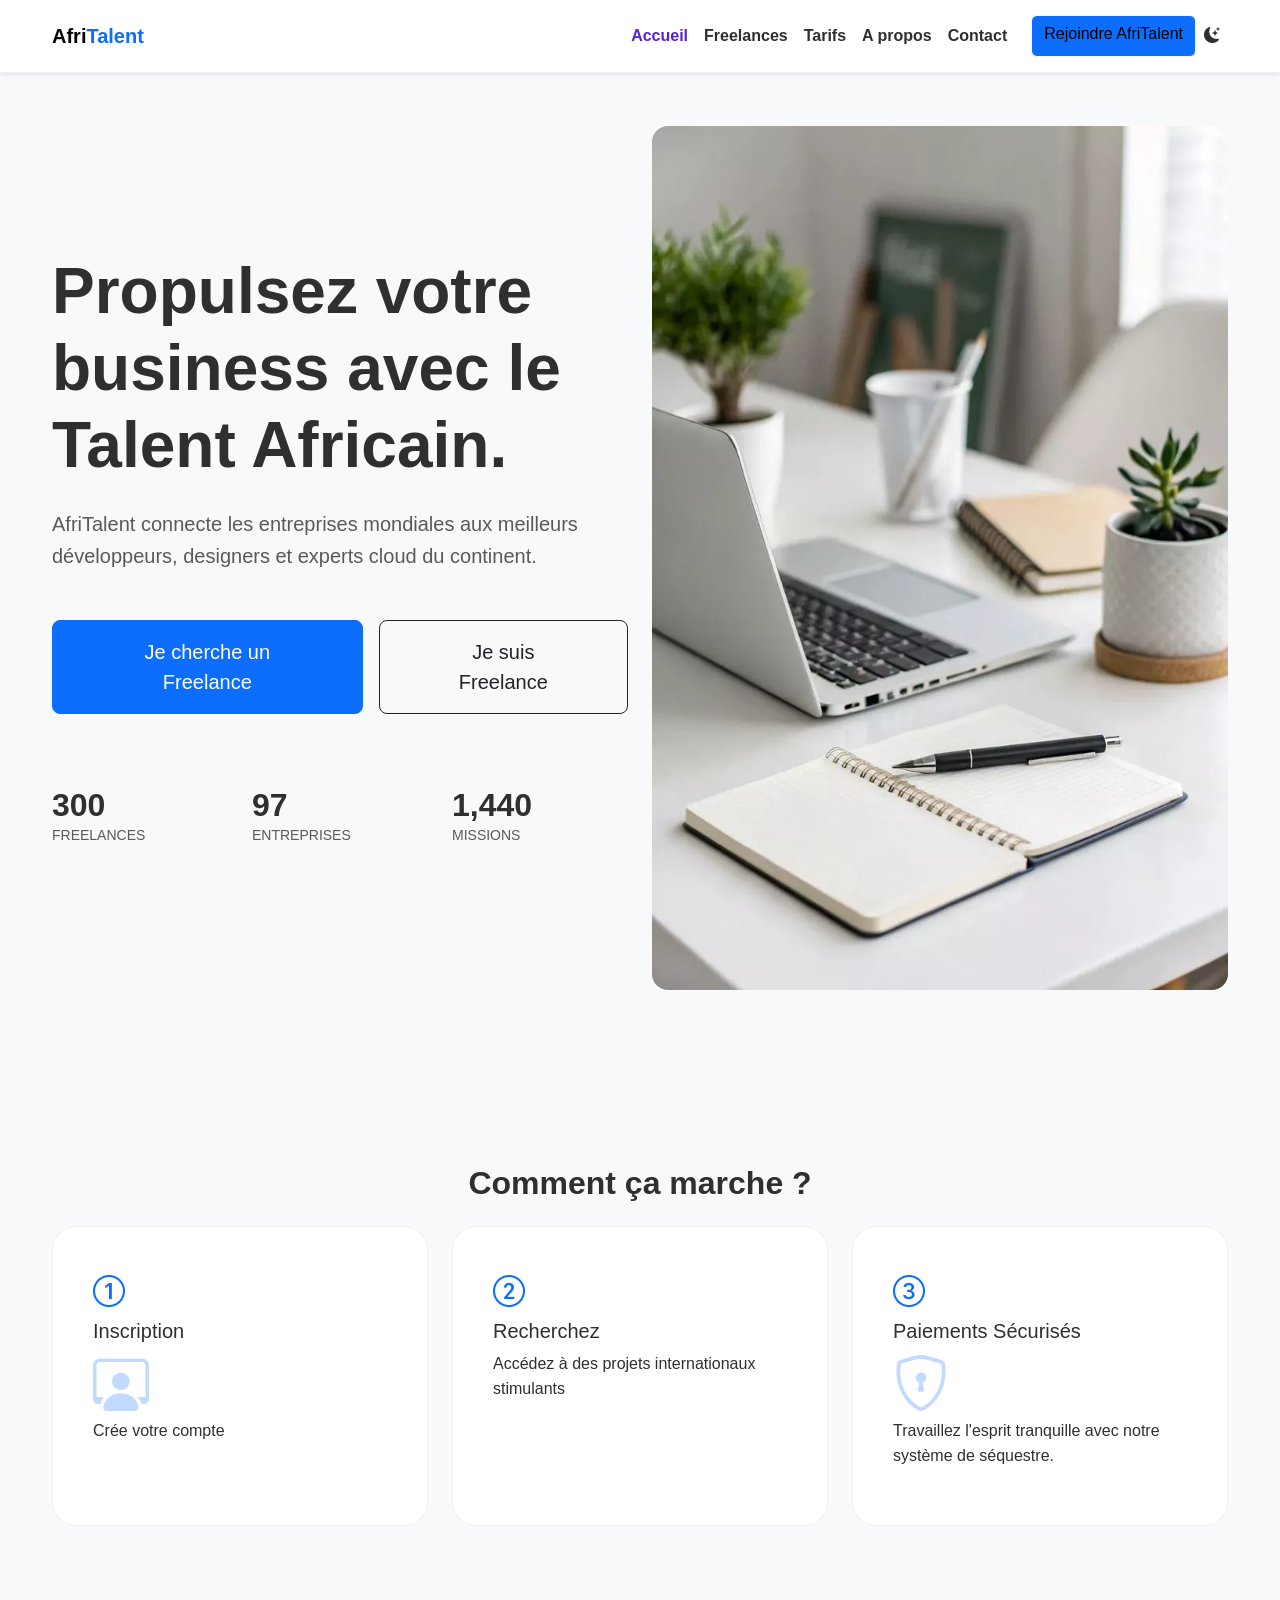
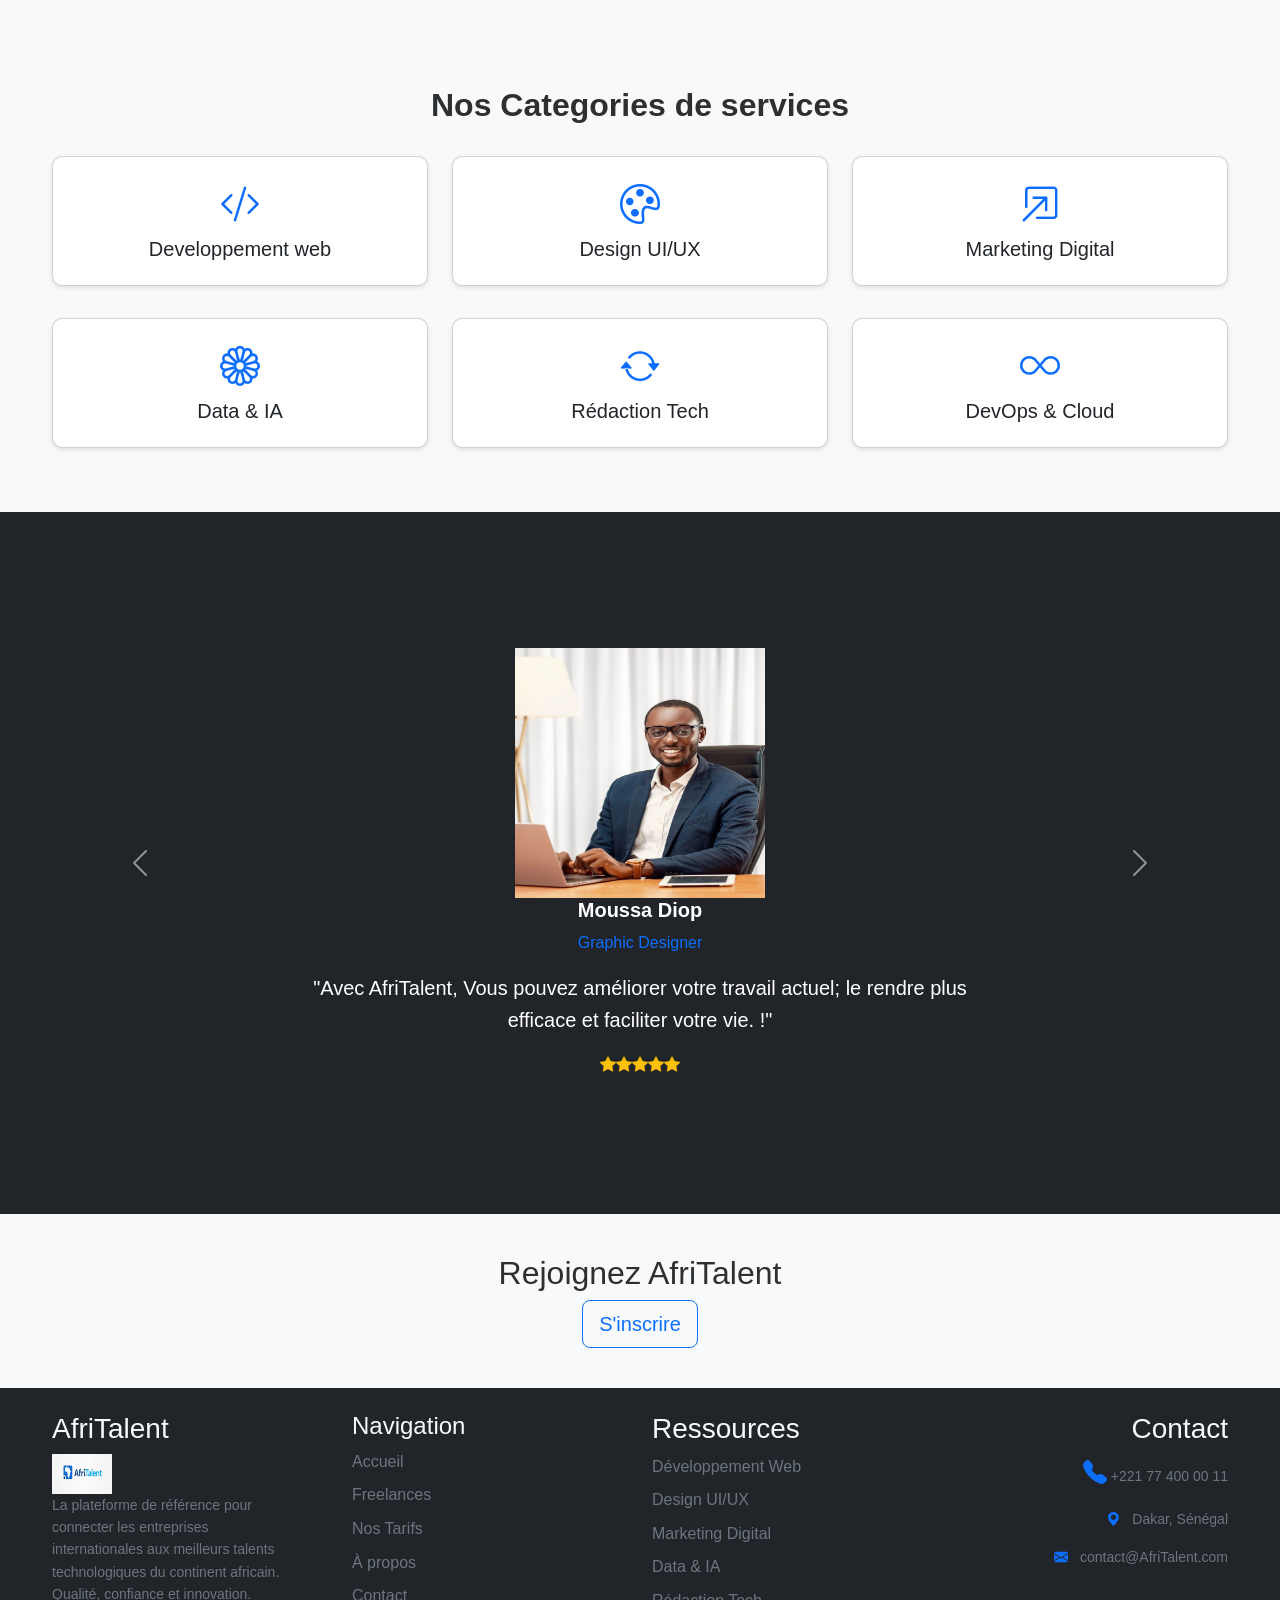
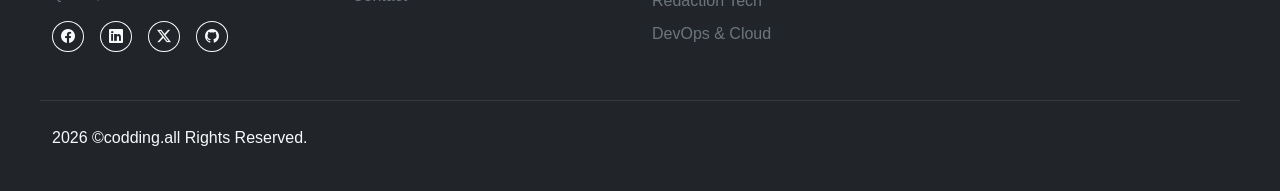
==== commit 93e8de37: "JS : filtrage dynamique des freelances et validation du formulaire de contac" ====
--- a/index.html
+++ b/index.html
@@ -262,7 +262,7 @@
             </div>
         </div>
         </footter>
-            <button id="backToTop" class="btn btn-primary rounded-circle shadow"><i class="bi bi-arrow-up"></i></button>
+            <button id="backToTop"   class="btn btn-primary rounded-circle shadow"><i class="bi bi-arrow-up"></i></button>
 
         <!-- Le contenu de la page sera ajoute ici  -->
         <!-- Bootstrap 5 via CDN : script JavaScript -->
--- a/css/style.css
+++ b/css/style.css
@@ -107,6 +107,30 @@
     background-color: gray;
 }
 
+/* État initial (caché) */
+.fade-in {
+    opacity: 0;
+    transform: translateY(40px);
+    transition: all 0.8s ease;
+}
+
+/* Quand visible */
+.fade-in.show {
+    opacity: 1;
+    transform: translateY(0);
+}
+/* /validation */
+.error { 
+color: red; 
+font-size: 0.9em;
+}
+.success { 
+color: green; 
+font-size: 1.1em; 
+ }  
+ /* #backToTop{
+    background: #000;
+ } */
 
 
 
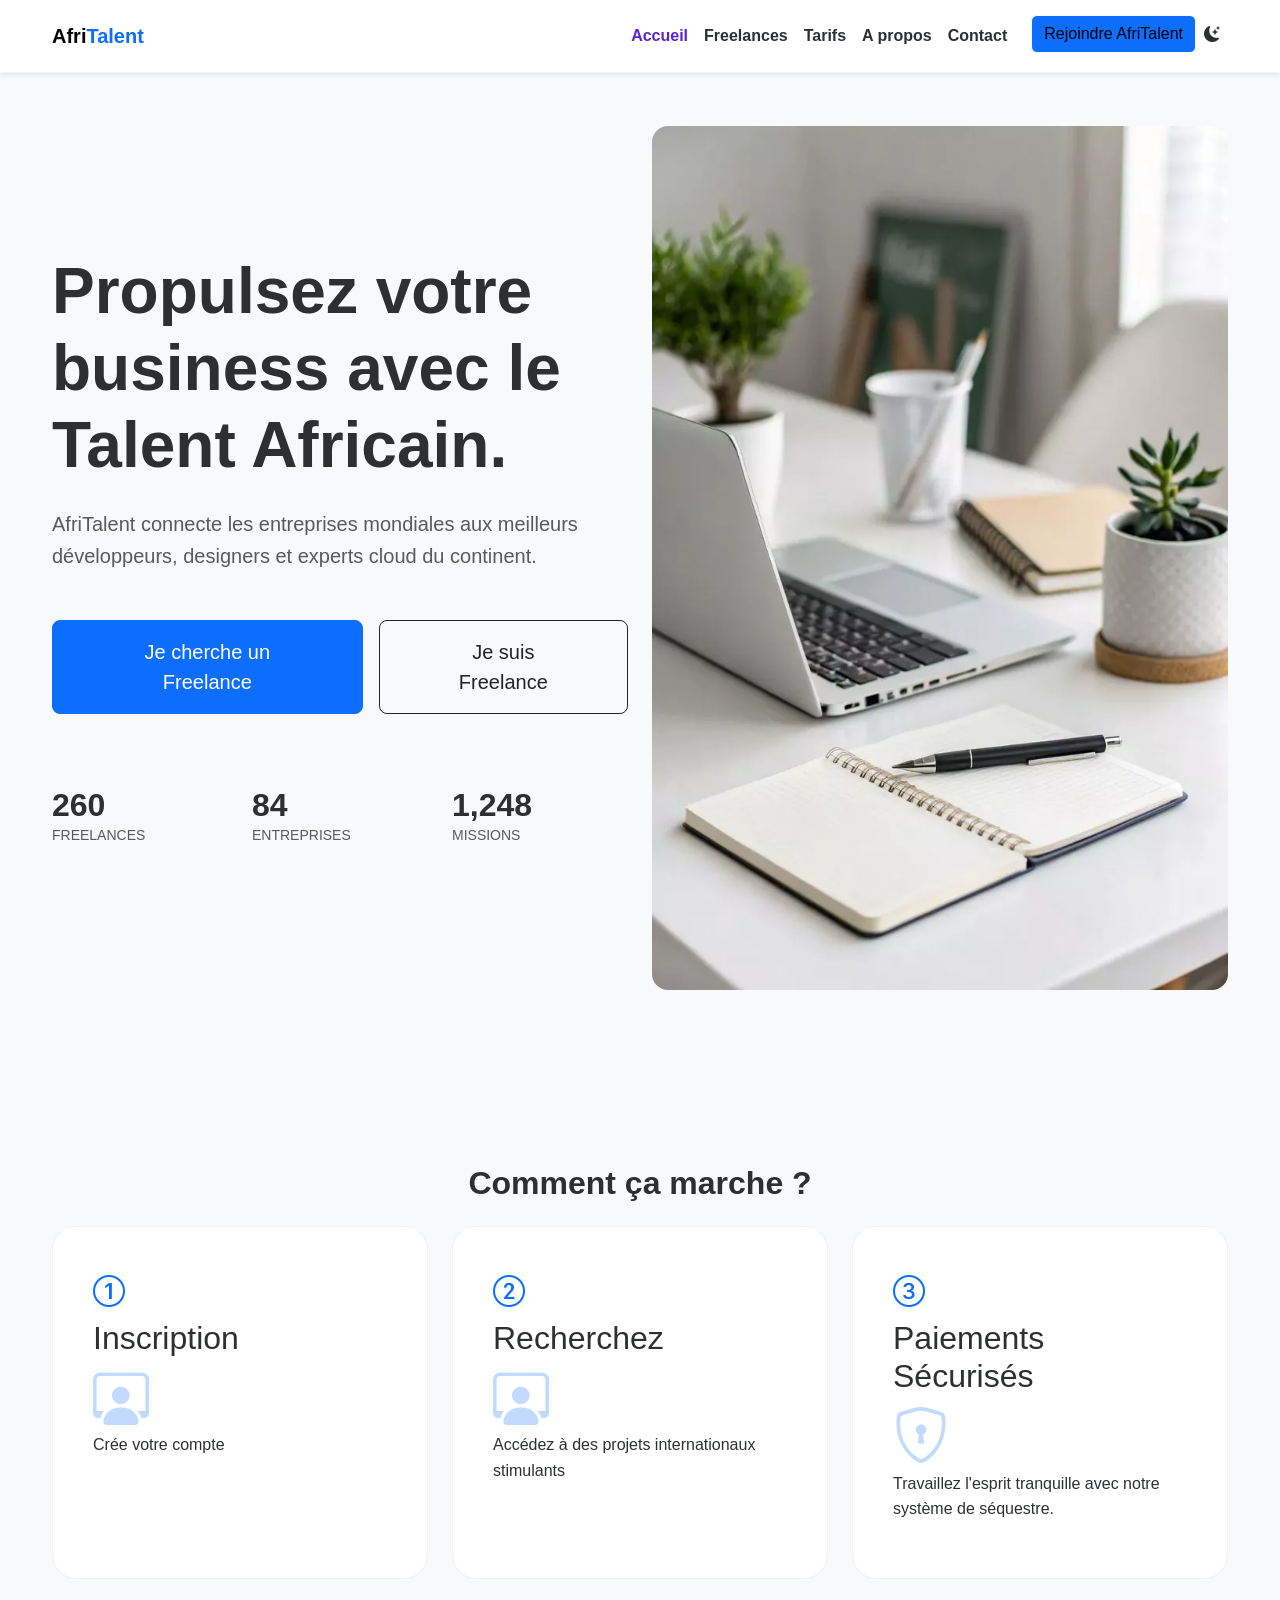
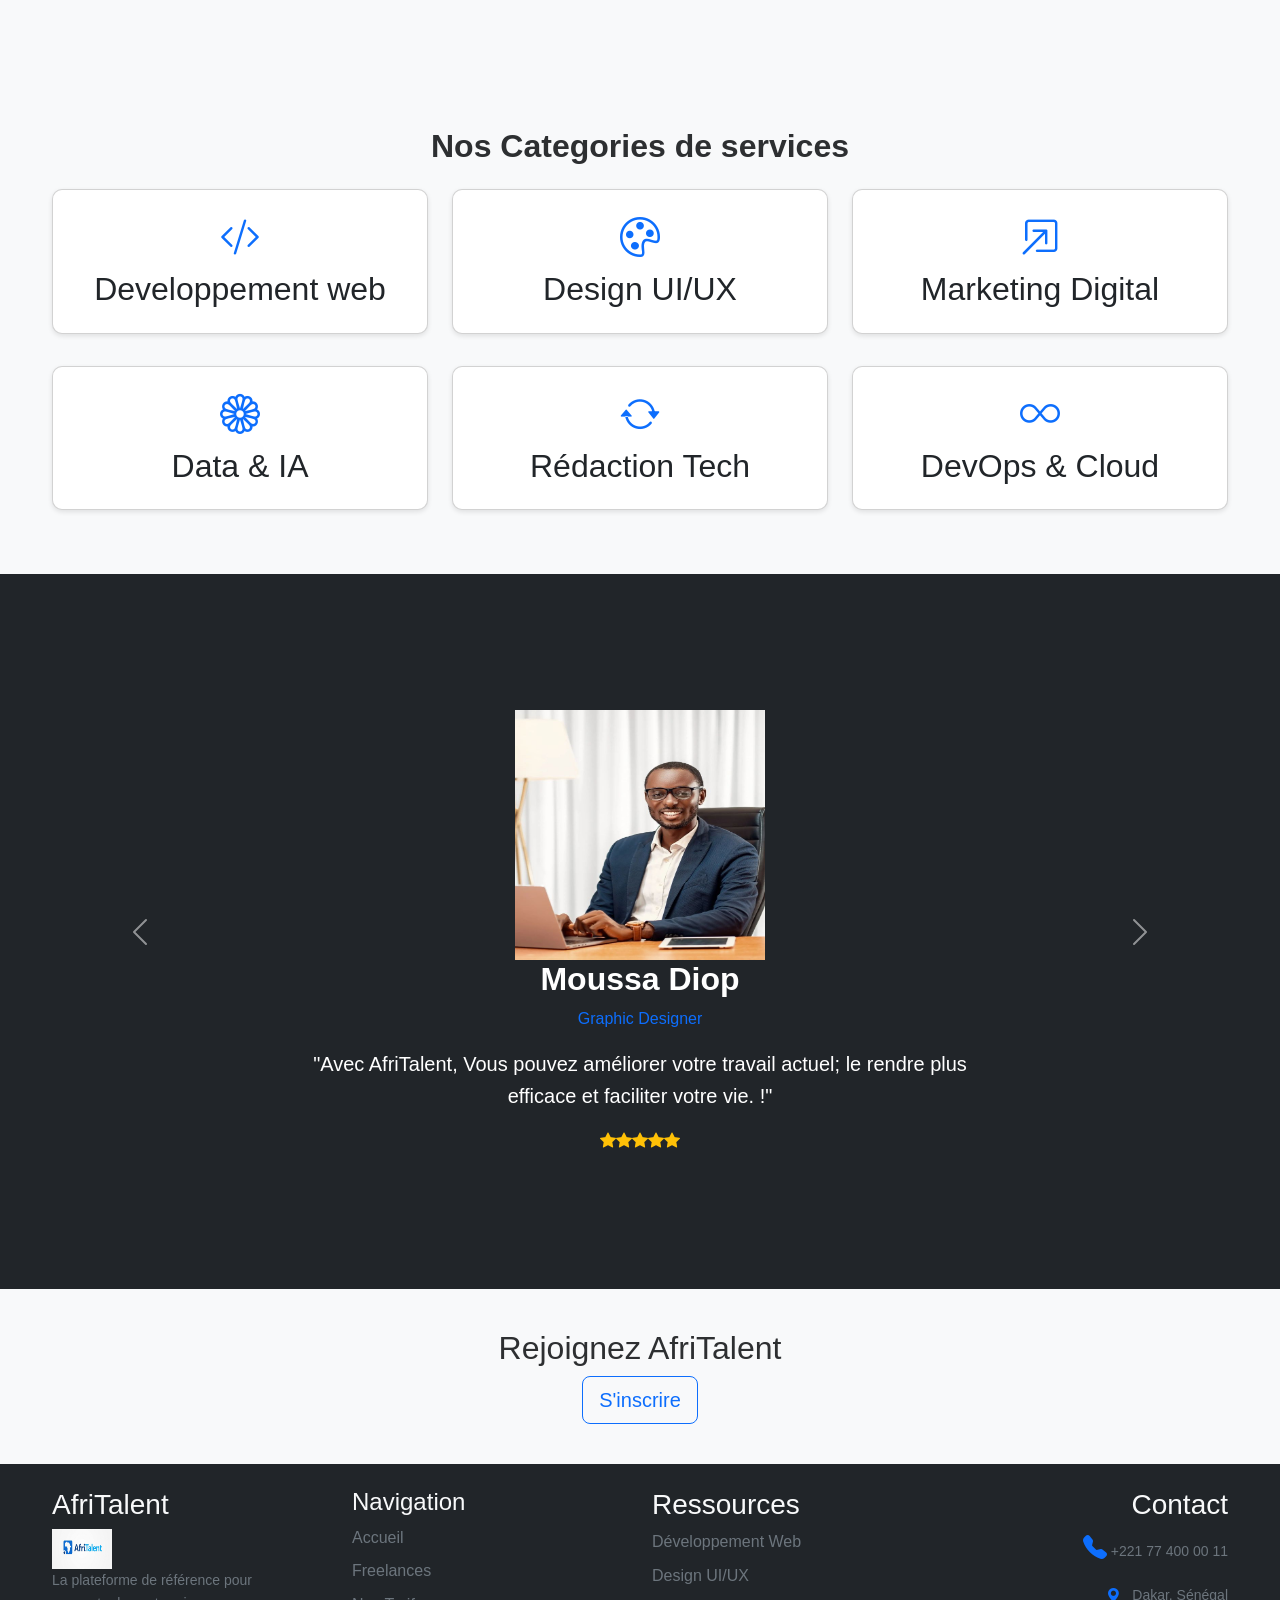
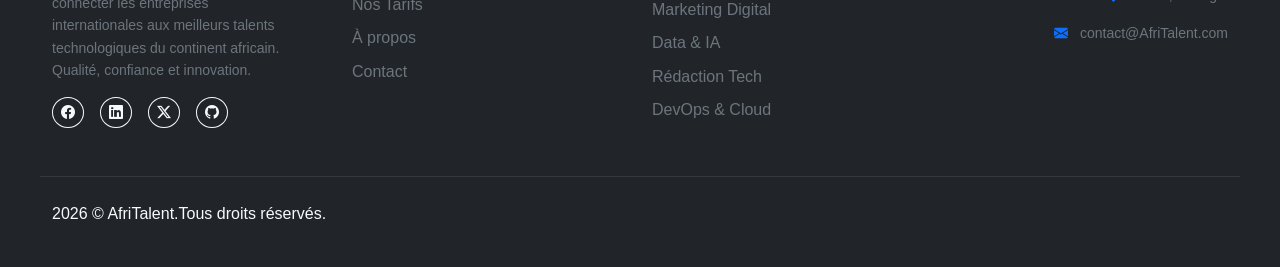
==== commit 0e2a5888: "Finalisation : corrections responsive, optimisation du code et commentaires" ====
--- a/index.html
+++ b/index.html
@@ -15,9 +15,11 @@
 
 <body>
     <header>
+        <!-- NAVBAR -->
         <nav class="navbar navbar-expand-lg fixed-top   bg-white shadow-sm" id="mainNav">
             <div class="container">
-            <a class="navbar-brand fw-bold" href="index.html">Afri<span class="text-primary">Talent</span></a>
+                <a class="navbar-brand fw-bold" href="index.html">Afri<span class="text-primary">Talent</span></a>
+                <!-- bouton menu -->
                 <button class="navbar-toggler" type="button" data-bs-toggle="collapse" data-bs-target="#navMenu">
                     <i class="bi bi-list"></i>
                 </button>
@@ -28,8 +30,8 @@
                         <li class="nav-item"><a class="nav-link" href="tarifs.html">Tarifs</a></li>
                         <li class="nav-item"><a class="nav-link" href="about.html">A propos</a></li>
                         <li class="nav-item"><a class="nav-link" href="contact.html">Contact</a></li>
-                        <a href="#" class="btn btn-light ms-3 bg-primary">Rejoindre AfriTalent</a>
-                        <button class="btn btn-link nav-link" id="darkModeToggle"><i class="bi bi-moon-stars-fill"></i></button>
+                        <li><a href="#" class="btn btn-light ms-3 bg-primary">Rejoindre AfriTalent</a></li>
+                        <li><button class="btn btn-link nav-link" id="darkModeToggle"><i class="bi bi-moon-stars-fill"></i></button></li>
                     </ul>
                     <div>
                     </div>
@@ -37,6 +39,7 @@
             </div>
         </nav>
     </header>
+    <!-- section hero -->
     <section class="hero-section ">
         <div class="container mt-5">
             <div class="row align-items-center min-vh-100">
@@ -64,7 +67,7 @@
                     </div>
                 </div>
                 <div class="col-lg-6 reveal">
-                    <img src="image/accueil.webp"  class="img-fluid rounded-4 shadow-2xl mt-0 " alt="Work">
+                    <img src="image/accueil.webp" class="img-fluid rounded-4 shadow-2xl mt-0 " alt="image d'accueil">
                 </div>
             </div>
         </div>
@@ -76,18 +79,19 @@
             <div class="bento-grid">
                 <div class="bento-item item-1 reveal">
                     <i class="bi bi-1-circle fs-2 text-primary"></i>
-                    <h5>Inscription</h5>
+                    <h2>Inscription</h2>
                     <i class="bi bi-person-workspace display-4 text-primary opacity-25"></i>
                     <p>Crée votre compte</p>
                 </div>
                 <div class="bento-item item-2 reveal">
                     <i class="bi bi-2-circle fs-2 text-primary"></i>
-                    <h5>Recherchez</h5>
+                    <h2>Recherchez</h2>
+                    <i class="bi bi-person-workspace display-4 text-primary opacity-25"></i>
                     <p>Accédez à des projets internationaux stimulants</p>
                 </div>
                 <div class="bento-item item-3 reveal">
                     <i class="bi bi-3-circle fs-2 text-primary"></i>
-                    <h5>Paiements Sécurisés</h5>
+                    <h2>Paiements Sécurisés</h2>
                     <i class="bi bi-shield-lock display-4 text-primary opacity-25"></i>
                     <p>Travaillez l'esprit tranquille avec notre système de séquestre.</p>
                 </div>
@@ -97,45 +101,43 @@
     <!-- Categories -->
     <section class="bg-light py-5">
         <div class="container">
-            <p>
             <h2 class="text-center md-4 mt-1 fw-bold"> Nos Categories de services</h2>
-            </p>
             <div class="row text-center">
 
                 <div class="col-md-4 mb-3 mt-3">
                     <div class="card p-3 category-card">
                         <i class="bi bi-code-slash fs-1 text-primary"></i>
-                        <h5> Developpement web</h5>
+                        <h2> Developpement web</h2>
                     </div>
                 </div>
                 <div class="col-md-4 mb-3 mt-3">
                     <div class="card p-3 category-card">
                         <i class="bi bi-palette fs-1 text-primary"></i>
-                        <h5> Design UI/UX</h5>
+                        <h2> Design UI/UX</h2>
                     </div>
                 </div>
                 <div class="col-md-4 mb-3 mt-3">
                     <div class="card p-3 category-card">
                         <i class="bi bi-box-arrow-in-up-right fs-1 text-primary"></i>
-                        <h5> Marketing Digital</h5>
+                        <h2> Marketing Digital</h2>
                     </div>
                 </div>
                 <div class="col-md-4 mb-3 mt-3">
                     <div class="card p-3 category-card">
                         <i class="bi bi-flower1 fs-1 text-primary"></i>
-                        <h5> Data & IA</h5>
+                        <h2> Data & IA</h2>
                     </div>
                 </div>
                 <div class="col-md-4 mb-3 mt-3">
                     <div class="card p-3 category-card">
                         <i class="bi bi-arrow-repeat fs-1 text-primary"></i>
-                        <h5> Rédaction Tech</h5>
+                        <h2> Rédaction Tech</h2>
                     </div>
                 </div>
                 <div class="col-md-4 mb-3 mt-3">
                     <div class="card p-3 category-card">
                         <i class="bi bi-infinity fs-1 text-primary"></i>
-                        <h5> DevOps & Cloud</h5>
+                        <h2> DevOps & Cloud</h2>
                     </div>
                 </div>
             </div>
@@ -147,8 +149,8 @@
             <div id="testimonialCarousel" class="carousel slide" data-bs-ride="carousel">
                 <div class="carousel-inner text-center">
                     <div class="carousel-item active">
-                        <img src="image/diop.jpg" height="300vh" shadow-lg alt="User">
-                        <h5 class="fw-bold">Moussa Diop</h5>
+                        <img src="image/diop.jpg" height="300" alt="User">
+                        <h2 class="fw-bold">Moussa Diop</h2>
                         <p class="text-primary">Graphic Designer</p>
                         <p class="lead italic mx-auto" style="max-width: 700px;">"Avec AfriTalent, Vous pouvez améliorer
                             votre travail actuel; le rendre plus efficace et faciliter votre vie. !"</p>
@@ -157,8 +159,8 @@
                                 class="bi bi-star-fill"></i></div>
                     </div>
                     <div class="carousel-item">
-                        <img src="image/Thiane.jpg" height="300vh" alt="User">
-                        <h5 class="fw-bold">Sado Ndiaye</h5>
+                        <img src="image/Thiane.jpg" height="300" alt="User">
+                        <h2 class="fw-bold">Sado Ndiaye</h2>
                         <p class="text-primary">Redactrice Technique</p>
                         <p class="lead italic mx-auto" style="max-width: 700px;">"AfriTalent m'a permis de trouver des
                             Missions passionnantes en redaction de documentation d'API.C'est la plateforme ideal pour
@@ -167,19 +169,22 @@
                                 class="bi bi-star-fill"></i><i class="bi bi-star-fill"></i><i
                                 class="bi bi-star-fill"></i></div>
                     </div>
-                    
+
                     <div class="carousel-item">
-                        <img src="image/as.jpg" height="300vh" width="300px" alt="User">
-                        <h5 class="fw-bold">Moustapha Dieng</h5>
+                        <img src="image/as.jpg" height="300" width="300" alt="User">
+                        <h2 class="fw-bold">Moustapha Dieng</h2>
                         <p class="text-primary">UI/UX Designer Freelance</p>
                         <p class="lead italic mx-auto" style="max-width: 700px;">"J’ai perdu pas mal de temps avant
-                            d’apprendre à connaître AfriTalent. Quiconque venait me voir, je le dirigeais directement
+                            d’apprendre à connaître AfriTalent. Quiconque venait me voir, je le dirigeais
+                            directement
                             vers AfriTalent ; Commence par là."</p>
                         <div class="text-warning"><i class="bi bi-star-fill"></i><i class="bi bi-star-fill"></i><i
                                 class="bi bi-star-fill"></i><i class="bi bi-star-fill"></i><i
-                                class="bi bi-star-fill"></i></div>
-                    </div>
-                </div>
+                                class="bi bi-star-fill"></i>
+                        </div>
+                    </div>
+                </div>
+                <!-- bouton -->
                 <button class="carousel-control-prev" type="button" data-bs-target="#testimonialCarousel"
                     data-bs-slide="prev">
                     <span class="carousel-control-prev-icon "></span>
@@ -191,84 +196,75 @@
             </div>
         </div>
     </section>
+    <!-- section cta -->
     <section class="CTA bg-light align-items-center">
         <h2 class="text-center">Rejoignez AfriTalent</h2>
         <a href="contact.html" class="btn btn-outline-primary btn-lg ">S'inscrire</a>
     </section>
-    </main>
     <!-- footer -->
-    <footer class="bg-dark text-light py-4">
+      <footer class="bg-dark text-light py-4">
         <div class="container">
-            <div class="row">
-                <div class="col col-lg-3">
-                    <h3>AfriTalent</h3>
-                    <img src="image/logo.jpeg" alt="" width="60px" height="40px">
-                    <p class="text-secondary small pe-lg-5">
-                        La plateforme de référence pour connecter les entreprises internationales aux meilleurs talents
-                        technologiques du continent africain. Qualité, confiance et innovation.
-                    </p>
-                    <div class="d-flex gap-3 mt-3 mb-4">
-                        <a href="#" class="btn btn-outline-light btn-sm rounded-circle"><i
-                                class="bi bi-facebook"></i></a>
-                        <a href="#" class="btn btn-outline-light btn-sm rounded-circle"><i
-                                class="bi bi-linkedin"></i></a>
-                        <a href="#" class="btn btn-outline-light btn-sm rounded-circle"><i
-                                class="bi bi-twitter-x"></i></a>
-                        <a href="#" class="btn btn-outline-light btn-sm rounded-circle"><i class="bi bi-github"></i></a>
-                    </div>
-                </div>
-                <div class="col">
-                    <h4>Navigation</h4>
-                    <ul class="list-unstyled footer-links">
-                        <li class="mb-2"><a href="index.html" class="text-secondary text-decoration-none">Accueil</a>
-                        </li>
-                        <li class="mb-2"><a href="freelances.html"
-                                class="text-secondary text-decoration-none">Freelances</a></li>
-                        <li class="mb-2"><a href="tarifs.html" class="text-secondary text-decoration-none">Nos
-                                Tarifs</a></li>
-                        <li class="mb-2"><a href="about.html" class="text-secondary text-decoration-none">À propos</a>
-                        </li>
-                        <li class="mb-2"><a href="contact.html" class="text-secondary text-decoration-none">Contact</a>
-                        </li>
-                    </ul>
-
-                </div>
-                <div class="col">
-                    <h3>Ressources</h3>
-                    <ul class="list-unstyled footer-links">
-                        <li class="mb-2"><a href="#" class="text-secondary text-decoration-none">Développement Web</a>
-                        </li>
-                        <li class="mb-2"><a href="#" class="text-secondary text-decoration-none">Design UI/UX</a></li>
-                        <li class="mb-2"><a href="#" class="text-secondary text-decoration-none">Marketing Digital</a>
-                        </li>
-                        <li class="mb-2"><a href="#" class="text-secondary text-decoration-none">Data & IA</a></li>
-                        <li class="mb-2"><a href="#" class="text-secondary text-decoration-none">Rédaction Tech</a></li>
-                        <li class="mb-2"><a href="#" class="text-secondary text-decoration-none">DevOps & Cloud</a></li>
-                    </ul>
-                </div>
-                <div class="col col-lg-3 text-lg-end">
-                    <h3>Contact</h3>
-                    <p class="text-secondary small"><i class="bi bi-telephone-fill text-primary fs-4"></i> +221 77 400
-                        00 11</p>
-                    <p class="text-secondary small "><i class="bi bi-geo-alt-fill text-primary me-2"></i> Dakar, Sénégal
-                    </p>
-                    <p class="text-secondary small "><i class="bi bi-envelope-fill text-primary me-2"></i>
-                        contact@AfriTalent.com</p>
-                </div>
-                <hr class="my-4 border-secondary">
-                <div>
-                    <p>2026 &copy;codding.all Rights Reserved.</p>
-                </div>
-            </div>
-        </div>
-        </footter>
-            <button id="backToTop"   class="btn btn-primary rounded-circle shadow"><i class="bi bi-arrow-up"></i></button>
-
-        <!-- Le contenu de la page sera ajoute ici  -->
-        <!-- Bootstrap 5 via CDN : script JavaScript -->
-        <script src="https://cdn.jsdelivr.net/npm/bootstrap@5.3.0/dist/js/bootstrap.bundle.min.js"></script>
-        <!-- Votre script JavaScript -->
-        <script src="js/main.js"></script>
+          <div class="row">
+            <div class="col col-lg-3">
+              <h3>AfriTalent</h3>
+              <img src="image/logo.jpeg" alt="" width="60" height="40">
+              <p class="text-secondary small pe-lg-5">
+                La plateforme de référence pour connecter les entreprises internationales aux meilleurs talents
+                technologiques du continent africain. Qualité, confiance et innovation.
+              </p>
+              <div class="d-flex gap-3 mt-3 mb-4">
+                <a href="#" class="btn btn-outline-light btn-sm rounded-circle"><i class="bi bi-facebook"></i></a>
+                <a href="#" class="btn btn-outline-light btn-sm rounded-circle"><i class="bi bi-linkedin"></i></a>
+                <a href="#" class="btn btn-outline-light btn-sm rounded-circle"><i class="bi bi-twitter-x"></i></a>
+                <a href="#" class="btn btn-outline-light btn-sm rounded-circle"><i class="bi bi-github"></i></a>
+              </div>
+            </div>
+            <div class="col">
+              <h4>Navigation</h4>
+              <ul class="list-unstyled footer-links">
+                <li class="mb-2"><a href="index.html" class="text-secondary text-decoration-none">Accueil</a></li>
+                <li class="mb-2"><a href="freelances.html" class="text-secondary text-decoration-none">Freelances</a></li>
+                <li class="mb-2"><a href="tarifs.html" class="text-secondary text-decoration-none">Nos Tarifs</a></li>
+                <li class="mb-2"><a href="about.html" class="text-secondary text-decoration-none">À propos</a></li>
+                <li class="mb-2"><a href="contact.html" class="text-secondary text-decoration-none">Contact</a></li>
+              </ul>
+
+            </div>
+            <div class="col">
+              <h3>Ressources</h3>
+              <ul class="list-unstyled footer-links">
+                <li class="mb-2"><a href="#" class="text-secondary text-decoration-none">Développement Web</a></li>
+                <li class="mb-2"><a href="#" class="text-secondary text-decoration-none">Design UI/UX</a></li>
+                <li class="mb-2"><a href="#" class="text-secondary text-decoration-none">Marketing Digital</a></li>
+                <li class="mb-2"><a href="#" class="text-secondary text-decoration-none">Data & IA</a></li>
+                <li class="mb-2"><a href="#" class="text-secondary text-decoration-none">Rédaction Tech</a></li>
+                <li class="mb-2"><a href="#" class="text-secondary text-decoration-none">DevOps & Cloud</a></li>
+              </ul>
+            </div>
+            <div class="col col-lg-3 text-lg-end">
+              <h3>Contact</h3>
+              <p class="text-secondary small"><i class="bi bi-telephone-fill text-primary fs-4"></i> +221 77 400 00 11</p>
+              <p class="text-secondary small "><i class="bi bi-geo-alt-fill text-primary me-2"></i> Dakar, Sénégal</p>
+              <p class="text-secondary small "><i class="bi bi-envelope-fill text-primary me-2"></i> contact@AfriTalent.com
+              </p>
+            </div>
+            <hr class="my-4 border-secondary">
+            <div>
+              <p>2026 &copy; AfriTalent.Tous droits réservés.</p>
+            </div>
+          </div>
+          <!-- bouton de scrolle -->
+        </div>
+              <button id="backToTop" class="btn btn-primary rounded-circle shadow">
+                <i class="bi bi-arrow-up"></i>
+              </button>
+      </footer>
+    
+    <!-- Le contenu de la page sera ajoute ici  -->
+    <!-- Bootstrap 5 via CDN : script JavaScript -->
+    <script src="https://cdn.jsdelivr.net/npm/bootstrap@5.3.0/dist/js/bootstrap.bundle.min.js"></script>
+    <!-- Votre script JavaScript -->
+    <script src="js/main.js"></script>
 </body>
 
 </html>
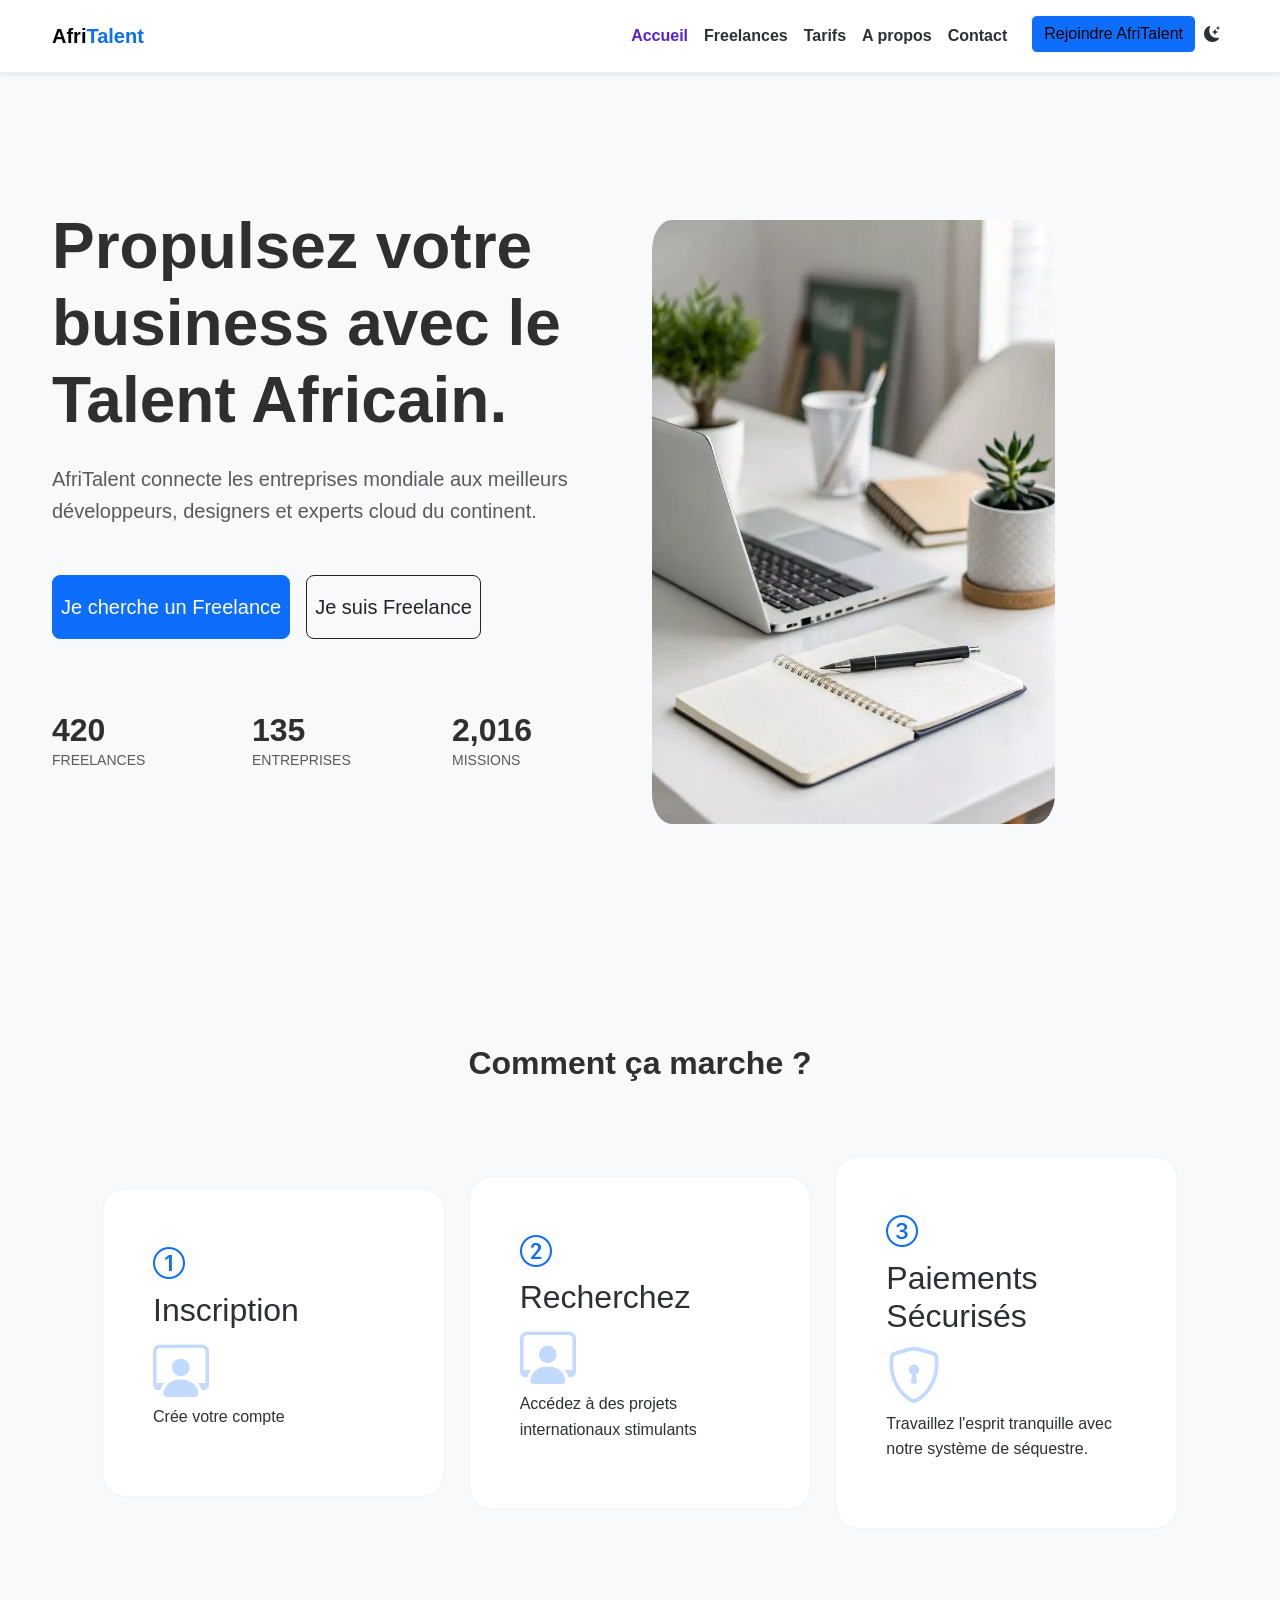
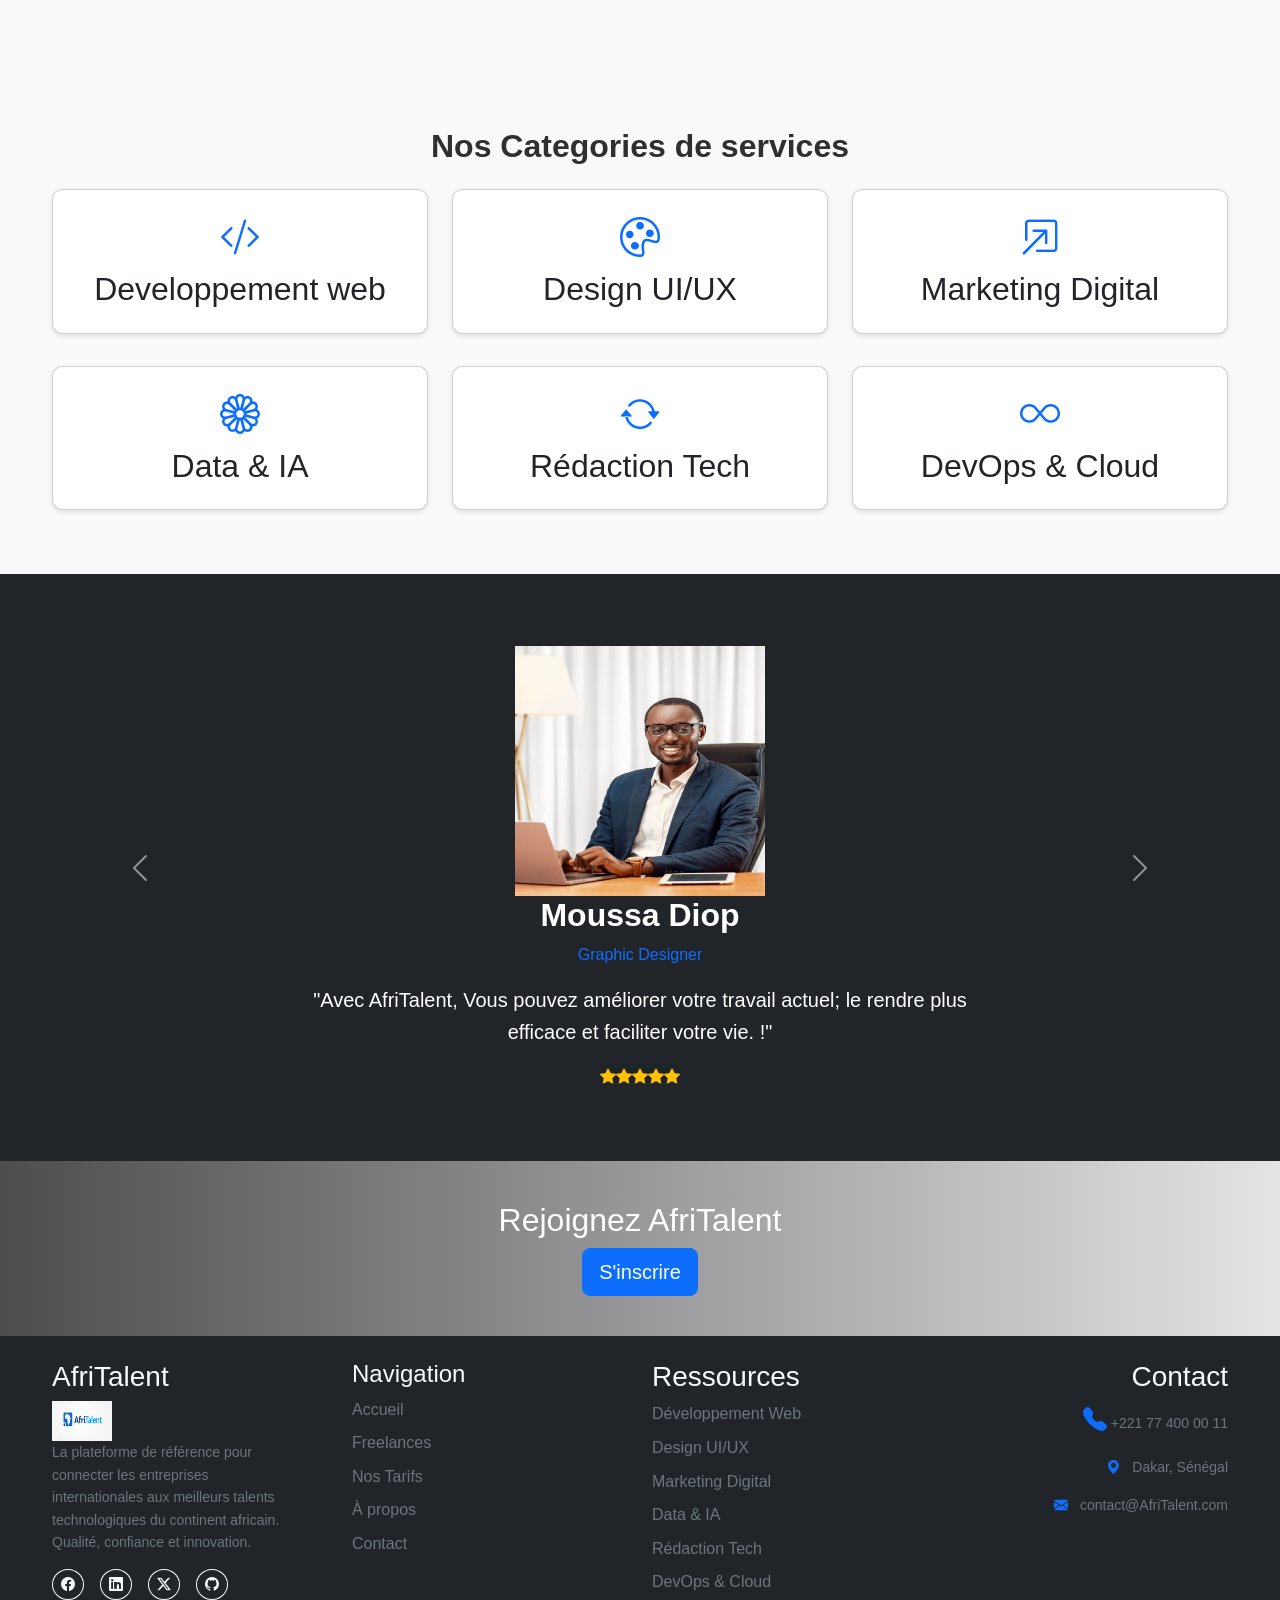
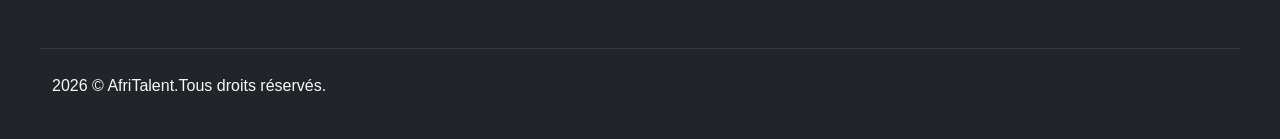
==== commit 81caecb4: "# This is a combination of 2 commits. # This is the 1st commit message: Déploiement : GitHub Pages a" ====
--- a/index.html
+++ b/index.html
@@ -31,7 +31,8 @@
                         <li class="nav-item"><a class="nav-link" href="about.html">A propos</a></li>
                         <li class="nav-item"><a class="nav-link" href="contact.html">Contact</a></li>
                         <li><a href="#" class="btn btn-light ms-3 bg-primary">Rejoindre AfriTalent</a></li>
-                        <li><button class="btn btn-link nav-link" id="darkModeToggle"><i class="bi bi-moon-stars-fill"></i></button></li>
+                        <li><button class="btn btn-link nav-link" id="darkModeToggle"><i
+                                    class="bi bi-moon-stars-fill"></i></button></li>
                     </ul>
                     <div>
                     </div>
@@ -40,16 +41,16 @@
         </nav>
     </header>
     <!-- section hero -->
-    <section class="hero-section ">
+    <section class="hero-section fade-in ">
         <div class="container mt-5">
             <div class="row align-items-center min-vh-100">
-                <div class="col-lg-6 reveal">
+                <div class="col-lg-6 ">
                     <h1 class="display-3 fw-bold mb-4">Propulsez votre business avec le Talent Africain.</h1>
-                    <p class="lead text-muted mb-5">AfriTalent connecte les entreprises mondiales aux meilleurs
+                    <p class="lead text-muted mb-5">AfriTalent connecte les entreprises mondiale aux meilleurs
                         développeurs, designers et experts cloud du continent.</p>
                     <div class="d-flex gap-3">
-                        <a href="freelances.html" class="btn btn-primary btn-lg px-5 py-3">Je cherche un Freelance</a>
-                        <a href="contact.html" class="btn btn-outline-dark btn-lg px-5 py-3">Je suis Freelance</a>
+                        <a href="freelances.html" class="btn btn-primary btn-lg px-2 py-3">Je cherche un Freelance</a>
+                        <a href="contact.html" class="btn btn-outline-dark btn-lg px-2 py-3">Je suis Freelance</a>
                     </div>
                     <div class="row mt-5 pt-4" id="stats-counter">
                         <div class="col-4">
@@ -66,30 +67,30 @@
                         </div>
                     </div>
                 </div>
-                <div class="col-lg-6 reveal">
-                    <img src="image/accueil.webp" class="img-fluid rounded-4 shadow-2xl mt-0 " alt="image d'accueil">
+                <div class="col-lg-6 ">
+                    <img src="image/accueil.webp" class="img shadow-2xl mt-5 " alt="image d'accueil">
                 </div>
             </div>
         </div>
     </section>
     <!-- comment ca marche -->
-    <section class="py-5 bg-light">
+    <section class="py-5 bg-light fade-in">
         <div class="container py-5">
             <h2 class="text-center mb-4 mt-0 fw-bold">Comment ça marche ?</h2>
             <div class="bento-grid">
-                <div class="bento-item item-1 reveal">
+                <div class="bento-item item-1 ">
                     <i class="bi bi-1-circle fs-2 text-primary"></i>
                     <h2>Inscription</h2>
                     <i class="bi bi-person-workspace display-4 text-primary opacity-25"></i>
                     <p>Crée votre compte</p>
                 </div>
-                <div class="bento-item item-2 reveal">
+                <div class="bento-item item-2 ">
                     <i class="bi bi-2-circle fs-2 text-primary"></i>
                     <h2>Recherchez</h2>
                     <i class="bi bi-person-workspace display-4 text-primary opacity-25"></i>
                     <p>Accédez à des projets internationaux stimulants</p>
                 </div>
-                <div class="bento-item item-3 reveal">
+                <div class="bento-item item-3 ">
                     <i class="bi bi-3-circle fs-2 text-primary"></i>
                     <h2>Paiements Sécurisés</h2>
                     <i class="bi bi-shield-lock display-4 text-primary opacity-25"></i>
@@ -99,7 +100,7 @@
         </div>
     </section>
     <!-- Categories -->
-    <section class="bg-light py-5">
+    <section class="bg-light py-5 fade-in">
         <div class="container">
             <h2 class="text-center md-4 mt-1 fw-bold"> Nos Categories de services</h2>
             <div class="row text-center">
@@ -144,8 +145,8 @@
         </div>
     </section>
     <!-- Temoignages -->
-    <section class="py-5 bg-dark text-white">
-        <div class="container py-5">
+    <section class="py-3 bg-dark text-white fade-in">
+        <div class="container py-3">
             <div id="testimonialCarousel" class="carousel slide" data-bs-ride="carousel">
                 <div class="carousel-inner text-center">
                     <div class="carousel-item active">
@@ -197,69 +198,82 @@
         </div>
     </section>
     <!-- section cta -->
-    <section class="CTA bg-light align-items-center">
+    <section class="CTA  align-items-center ">
         <h2 class="text-center">Rejoignez AfriTalent</h2>
-        <a href="contact.html" class="btn btn-outline-primary btn-lg ">S'inscrire</a>
+        <a href="contact.html" class="btn btn-primary btn-lg ">S'inscrire</a>
     </section>
     <!-- footer -->
-      <footer class="bg-dark text-light py-4">
+    <footer class="bg-dark text-light py-4">
         <div class="container">
-          <div class="row">
-            <div class="col col-lg-3">
-              <h3>AfriTalent</h3>
-              <img src="image/logo.jpeg" alt="" width="60" height="40">
-              <p class="text-secondary small pe-lg-5">
-                La plateforme de référence pour connecter les entreprises internationales aux meilleurs talents
-                technologiques du continent africain. Qualité, confiance et innovation.
-              </p>
-              <div class="d-flex gap-3 mt-3 mb-4">
-                <a href="#" class="btn btn-outline-light btn-sm rounded-circle"><i class="bi bi-facebook"></i></a>
-                <a href="#" class="btn btn-outline-light btn-sm rounded-circle"><i class="bi bi-linkedin"></i></a>
-                <a href="#" class="btn btn-outline-light btn-sm rounded-circle"><i class="bi bi-twitter-x"></i></a>
-                <a href="#" class="btn btn-outline-light btn-sm rounded-circle"><i class="bi bi-github"></i></a>
-              </div>
-            </div>
-            <div class="col">
-              <h4>Navigation</h4>
-              <ul class="list-unstyled footer-links">
-                <li class="mb-2"><a href="index.html" class="text-secondary text-decoration-none">Accueil</a></li>
-                <li class="mb-2"><a href="freelances.html" class="text-secondary text-decoration-none">Freelances</a></li>
-                <li class="mb-2"><a href="tarifs.html" class="text-secondary text-decoration-none">Nos Tarifs</a></li>
-                <li class="mb-2"><a href="about.html" class="text-secondary text-decoration-none">À propos</a></li>
-                <li class="mb-2"><a href="contact.html" class="text-secondary text-decoration-none">Contact</a></li>
-              </ul>
-
-            </div>
-            <div class="col">
-              <h3>Ressources</h3>
-              <ul class="list-unstyled footer-links">
-                <li class="mb-2"><a href="#" class="text-secondary text-decoration-none">Développement Web</a></li>
-                <li class="mb-2"><a href="#" class="text-secondary text-decoration-none">Design UI/UX</a></li>
-                <li class="mb-2"><a href="#" class="text-secondary text-decoration-none">Marketing Digital</a></li>
-                <li class="mb-2"><a href="#" class="text-secondary text-decoration-none">Data & IA</a></li>
-                <li class="mb-2"><a href="#" class="text-secondary text-decoration-none">Rédaction Tech</a></li>
-                <li class="mb-2"><a href="#" class="text-secondary text-decoration-none">DevOps & Cloud</a></li>
-              </ul>
-            </div>
-            <div class="col col-lg-3 text-lg-end">
-              <h3>Contact</h3>
-              <p class="text-secondary small"><i class="bi bi-telephone-fill text-primary fs-4"></i> +221 77 400 00 11</p>
-              <p class="text-secondary small "><i class="bi bi-geo-alt-fill text-primary me-2"></i> Dakar, Sénégal</p>
-              <p class="text-secondary small "><i class="bi bi-envelope-fill text-primary me-2"></i> contact@AfriTalent.com
-              </p>
-            </div>
-            <hr class="my-4 border-secondary">
-            <div>
-              <p>2026 &copy; AfriTalent.Tous droits réservés.</p>
-            </div>
-          </div>
-          <!-- bouton de scrolle -->
-        </div>
-              <button id="backToTop" class="btn btn-primary rounded-circle shadow">
-                <i class="bi bi-arrow-up"></i>
-              </button>
-      </footer>
-    
+            <div class="row">
+                <div class="col col-lg-3">
+                    <h3>AfriTalent</h3>
+                    <img src="image/logo.jpeg" alt="" width="60" height="40">
+                    <p class="text-secondary small pe-lg-5">
+                        La plateforme de référence pour connecter les entreprises internationales aux meilleurs talents
+                        technologiques du continent africain. Qualité, confiance et innovation.
+                    </p>
+                    <div class="d-flex gap-3 mt-3 mb-4">
+                        <a href="#" class="btn btn-outline-light btn-sm rounded-circle"><i
+                                class="bi bi-facebook"></i></a>
+                        <a href="#" class="btn btn-outline-light btn-sm rounded-circle"><i
+                                class="bi bi-linkedin"></i></a>
+                        <a href="#" class="btn btn-outline-light btn-sm rounded-circle"><i
+                                class="bi bi-twitter-x"></i></a>
+                        <a href="#" class="btn btn-outline-light btn-sm rounded-circle"><i class="bi bi-github"></i></a>
+                    </div>
+                </div>
+                <div class="col">
+                    <h4>Navigation</h4>
+                    <ul class="list-unstyled footer-links">
+                        <li class="mb-2"><a href="index.html" class="text-secondary text-decoration-none">Accueil</a>
+                        </li>
+                        <li class="mb-2"><a href="freelances.html"
+                                class="text-secondary text-decoration-none">Freelances</a></li>
+                        <li class="mb-2"><a href="tarifs.html" class="text-secondary text-decoration-none">Nos
+                                Tarifs</a></li>
+                        <li class="mb-2"><a href="about.html" class="text-secondary text-decoration-none">À propos</a>
+                        </li>
+                        <li class="mb-2"><a href="contact.html" class="text-secondary text-decoration-none">Contact</a>
+                        </li>
+                    </ul>
+
+                </div>
+                <div class="col">
+                    <h3>Ressources</h3>
+                    <ul class="list-unstyled footer-links">
+                        <li class="mb-2"><a href="#" class="text-secondary text-decoration-none">Développement Web</a>
+                        </li>
+                        <li class="mb-2"><a href="#" class="text-secondary text-decoration-none">Design UI/UX</a></li>
+                        <li class="mb-2"><a href="#" class="text-secondary text-decoration-none">Marketing Digital</a>
+                        </li>
+                        <li class="mb-2"><a href="#" class="text-secondary text-decoration-none">Data & IA</a></li>
+                        <li class="mb-2"><a href="#" class="text-secondary text-decoration-none">Rédaction Tech</a></li>
+                        <li class="mb-2"><a href="#" class="text-secondary text-decoration-none">DevOps & Cloud</a></li>
+                    </ul>
+                </div>
+                <div class="col col-lg-3 text-lg-end">
+                    <h3>Contact</h3>
+                    <p class="text-secondary small"><i class="bi bi-telephone-fill text-primary fs-4"></i> +221 77 400
+                        00 11</p>
+                    <p class="text-secondary small "><i class="bi bi-geo-alt-fill text-primary me-2"></i> Dakar, Sénégal
+                    </p>
+                    <p class="text-secondary small "><i class="bi bi-envelope-fill text-primary me-2"></i>
+                        contact@AfriTalent.com
+                    </p>
+                </div>
+                <hr class="my-4 border-secondary">
+                <div>
+                    <p>2026 &copy; AfriTalent.Tous droits réservés.</p>
+                </div>
+            </div>
+            <!-- bouton de scrolle -->
+        </div>
+        <button id="backToTop" class="btn btn-primary rounded-circle shadow">
+            <i class="bi bi-arrow-up"></i>
+        </button>
+    </footer>
+
     <!-- Le contenu de la page sera ajoute ici  -->
     <!-- Bootstrap 5 via CDN : script JavaScript -->
     <script src="https://cdn.jsdelivr.net/npm/bootstrap@5.3.0/dist/js/bootstrap.bundle.min.js"></script>
--- a/css/style.css
+++ b/css/style.css
@@ -1,46 +1,59 @@
-*{
-   margin: 0;
-   padding: 0;
-   box-sizing: border-box;
-}
-:root{
-   --primary: #5624d0;        
-   --accent: #cef53d;        
-   --dark-bg: #1c1d1f;
-   --light-bg: #f7f9fa;
-   --white: #ffffff;
-   --text-main: #2d2f31;
-   --transition-smooth: all 0.4s cubic-bezier(0.165, 0.84, 0.44, 1);
-}
+/* ==========================================================================
+   VARIABLES & CONFIGURATION (Min. 6 variables)
+   ========================================================================== */
+
+:root {
+    --primary: #5624d0;
+    --accent: #cef53d;
+    --dark-bg: #1c1d1f;
+    --light-bg: #f7f9fa;
+    --white: #ffffff;
+    --text-main: #2d2f31;
+    --transition-smooth: all 0.4s cubic-bezier(0.165, 0.84, 0.44, 1);
+}
+
 @import url('https://fonts.googleapis.com/css2?family=Poppins:wght@300;400;600&display=swap');
 @import url('https://fonts.googleapis.com/css2?family=Roboto:wght@300;400;700&display=swap');
-body{
-   font-family: 'Roboto',sans-serif;
-   background-color: var(--light-bg);
-   color: var(--text-main);
-   line-height: 1.6;
-   margin: 0;
-   overflow-x: hidden;
-}
-
-html, body{
+
+body {
+    font-family: 'Roboto', sans-serif;
+    background-color: var(--light-bg);
+    color: var(--text-main);
+    line-height: 1.6;
+    margin: 0;
     overflow-x: hidden;
 }
 
+.img {
+    box-shadow: #6f7376;
+    width: 70%;
+    height: 20%;
+    border-radius: 5%;
+
+}
+
+html,
+body {
+    overflow-x: hidden;
+}
+
+/* ==========================================================================
+   DARK MODE (Toggle)
+   ========================================================================== */
 body.dark-mode {
     background-color: #0b0b0b;
     color: var(--white);
 }
 
-
-body.dark-mode .navbar, 
-body.dark-mode .bento-item, 
+body.dark-mode .navbar,
+body.dark-mode .bento-item,
 body.dark-mode .card,
 body.dark-mode .accordion-item {
     background-color: #1a1a1a;
     border-color: #333;
     color: var(--white);
 }
+
 /* Navbar en dark mode */
 body.dark-mode .navbar {
     background-color: #121212 !important;
@@ -63,9 +76,17 @@
     color: #fff !important;
 }
 
-body.dark-mode .bg-light { background-color: #121212 !important; }
-body.dark-mode .text-muted { color: #aaa !important; }
-body.dark-mode .nav-link { color: var(--white) !important; }
+body.dark-mode .bg-light {
+    background-color: #121212 !important;
+}
+
+body.dark-mode .text-muted {
+    color: #aaa !important;
+}
+
+body.dark-mode .nav-link {
+    color: var(--white) !important;
+}
 
 /* ==============================================================
 La navbar qui change de style au scroll (fond, ombre, effet shrink)
@@ -79,9 +100,9 @@
 
 /* Navbar quand on scroll */
 #mainNav.scrolled {
-    background-color: #ffffff !important;
+    background-color: #b2b3b3 !important;
     padding: 8px 0;
-    box-shadow: 0 4px 20px rgba(0,0,0,0.1);
+    box-shadow: 0 4px 20px rgba(0, 0, 0, 0.1);
 }
 
 /* Texte en mode scroll */
@@ -96,7 +117,7 @@
 
 body.dark-mode #mainNav.scrolled {
     background-color: #121212 !important;
-    box-shadow: 0 4px 20px rgba(0,0,0,0.6);
+    box-shadow: 0 4px 20px rgba(0, 0, 0, 0.6);
 }
 
 body.dark-mode #mainNav.scrolled .nav-link:not(.btn) {
@@ -107,10 +128,13 @@
     background-color: gray;
 }
 
+/* ==========================================================================
+   ANIMATIONS & ACCESSIBILITÉ
+   ========================================================================== */
 /* État initial (caché) */
 .fade-in {
-    opacity: 0;
-    transform: translateY(40px);
+    opacity: 1;
+    transform: translateY(60px);
     transition: all 0.8s ease;
 }
 
@@ -119,42 +143,55 @@
     opacity: 1;
     transform: translateY(0);
 }
-/* /validation */
-.error { 
-color: red; 
-font-size: 0.9em;
-}
-.success { 
-color: green; 
-font-size: 1.1em; 
- }  
- /* #backToTop{
-    background: #000;
- } */
-
-
-
-
-
-
-h1,h2,h3{
-   font-family:'Poppins',sans-serif;
-}
-p{
-   font-size: 16px;
-
-}
-html{
-   scroll-behavior: smooth;
-}
-/* .nav-link.active, .nav-link:hover {
-    color: var(--primary) !important;
-} */
-.section-padding { 
-    padding: 100px 0; 
-}
-.section{
+
+/*=========================================================
+ validation
+ ========================================================== */
+.error {
+    color: red;
+    font-size: 0.9em;
+}
+
+.success {
+    color: green;
+    font-size: 1.1em;
+}
+
+/*===================================================
+  section 
+  ====================================================*/
+h1,
+h2,
+h3 {
+    font-family: 'Poppins', sans-serif;
+}
+
+p {
+    font-size: 16px;
+
+}
+
+html {
+    scroll-behavior: smooth;
+}
+
+.container {
+    width: 100%;
+    max-width: 1200px;
+    margin: auto;
+}
+
+.section-padding {
+    padding: 100px 0;
+}
+
+.section {
     position: relative;
+}
+
+.hero-section {
+    align-items: center;
+
 }
 
 /* ==========================================================================
@@ -162,7 +199,7 @@
    ========================================================================== */
 .navbar {
     background-color: var(--white);
-    border-bottom: 1px solid rgba(0,0,0,0.05);
+    border-bottom: 1px solid rgba(0, 0, 0, 0.05);
     padding: 20px 0;
     transition: var(--transition-smooth);
 }
@@ -171,7 +208,7 @@
     padding: 10px 0;
     background-color: rgba(255, 255, 255, 0.95);
     backdrop-filter: blur(10px);
-    box-shadow: 0 10px 30px rgba(0,0,0,0.05);
+    box-shadow: 0 10px 30px rgba(0, 0, 0, 0.05);
 }
 
 .nav-link {
@@ -179,124 +216,136 @@
     color: var(--text-main) !important;
 }
 
-.nav-link.active, .nav-link:hover {
+.nav-link.active,
+.nav-link:hover {
     color: var(--primary) !important;
 }
 
-
-
-
-.hero-section{
-   padding: 60px 0;
-}
-
+.navbar {
+    padding: 1rem;
+    transition: all 0.3s ease;
+}
+
+
+
+/* ==========================================================================
+   BENTO GRID (Design 2026)
+   ========================================================================== */
 .bento-grid {
+    justify-content: center;
+    align-items: center;
     display: grid;
     grid-template-columns: repeat(3, 1fr);
     gap: 24px;
+    position: relative;
+    overflow: hidden;
+    padding: 50px;
+    /* align-items: center; */
+    /* padding: 100px;
+    width: 20px; */
 }
 
 .bento-item {
     background: var(--white);
-    padding: 40px;
+    padding: 50px;
     border-radius: 24px;
-    border: 1px solid rgba(0,0,0,0.05);
+    border: 1px solid rgba(0, 0, 0, 0.05);
     transition: var(--transition-smooth);
     position: relative;
     overflow: hidden;
 }
+
 .bento-item:hover {
     transform: translateY(-10px);
-    box-shadow: 0 20px 40px rgba(0,0,0,0.08);
-}
-
+    box-shadow: 0 20px 40px rgba(0, 0, 0, 0.08);
+}
+
+/* ==========================================================================
+   CARDS & HOVER EFFECTS
+   ========================================================================== */
 
 .card {
-  background: white;
-  padding: 20px;
-  border-radius: 10px;
-  transition: all 0.3s ease;
-  box-shadow: 0 2px 5px rgba(0,0,0,0.1);
+    background: white;
+    padding: 20px;
+    border-radius: 10px;
+    transition: all 0.3s ease;
+    box-shadow: 0 2px 5px rgba(0, 0, 0, 0.1);
 }
 
 .card:hover {
-  transform: translateY(-10px) scale(1.03);
-  box-shadow: 0 10px 20px rgba(0,0,0,0.2);
-}
+    transform: translateY(-10px) scale(1.03);
+    box-shadow: 0 10px 20px rgba(0, 0, 0, 0.2);
+}
+
 .carousel-item {
-  text-align: center;
-  padding: 40px;
-  
+    text-align: center;
+    padding: 40px;
+
 }
 
 .carousel-item img {
-  width: 150px;
-  height: 150px;
-}
-
-@media(min-width:768px){
-  .carousel-item img {
-    width: 250px;
-    height: 250px;
-  }
-}
-.img{
-    box-shadow: #6f7376;
-    width: 70%;
-    border-radius: 10%;
-}
-
-.CTA{
-   display: flex;
-   flex-direction: column;
-   align-items: center;
-   justify-content: center;
-   padding: 40px;
-   text-align: center;
-}
-
-.container{
-    width: 100%;
-    max-width: 1200px;
-    margin: auto;
-}
-
-
-@media(max-width:375px){
-    body{
-        font-size:14px ;
-    }
-    .hero{
+    width: 150px;
+    height: 150px;
+}
+
+/*===========================================================
+ Responsive 
+ ============================================================*/
+@media(min-width:768px) {
+    .carousel-item img {
+        width: 250px;
+        height: 250px;
+    }
+}
+
+@media(max-width:375px) {
+    body {
+        font-size: 14px;
+    }
+
+    .hero {
         flex-direction: column;
     }
-    .navbar{
+
+    .navbar {
         flex-direction: column;
     }
-    .card{
+
+    .card {
         margin-bottom: 15px;
-    #ggg{
-        font-size: 14px;
-    }
-}
-}
-
-@media(max-width:768px){
-    .hero{
+
+        #ggg {
+            font-size: 14px;
+        }
+    }
+}
+
+@media(max-width:768px) {
+    .hero {
         flex-direction: column;
     }
-    .bento-grid{
+
+    .bento-grid {
         display: grid;
-        grid-template-columns:1fr 1fr ;
+        grid-template-columns: 1fr 1fr;
         gap: 20px;
     }
 }
-@media(min-width:1200px){
-    .bento-grid{
-        grid-template-columns: repeat(3, 1fr );
-    }
-}
-
-.navbar{
-    padding: 1rem;
-    transition: all 0.3s ease;
-}
+
+@media(min-width:1200px) {
+    .bento-grid {
+        grid-template-columns: repeat(3, 1fr);
+    }
+}
+
+
+.CTA {
+    display: flex;
+    flex-direction: column;
+    align-items: center;
+    justify-content: center;
+    padding: 40px;
+    text-align: center;
+    color: white;
+    background: linear-gradient(to right, #4d4d4e, #e4e4e7);
+}
